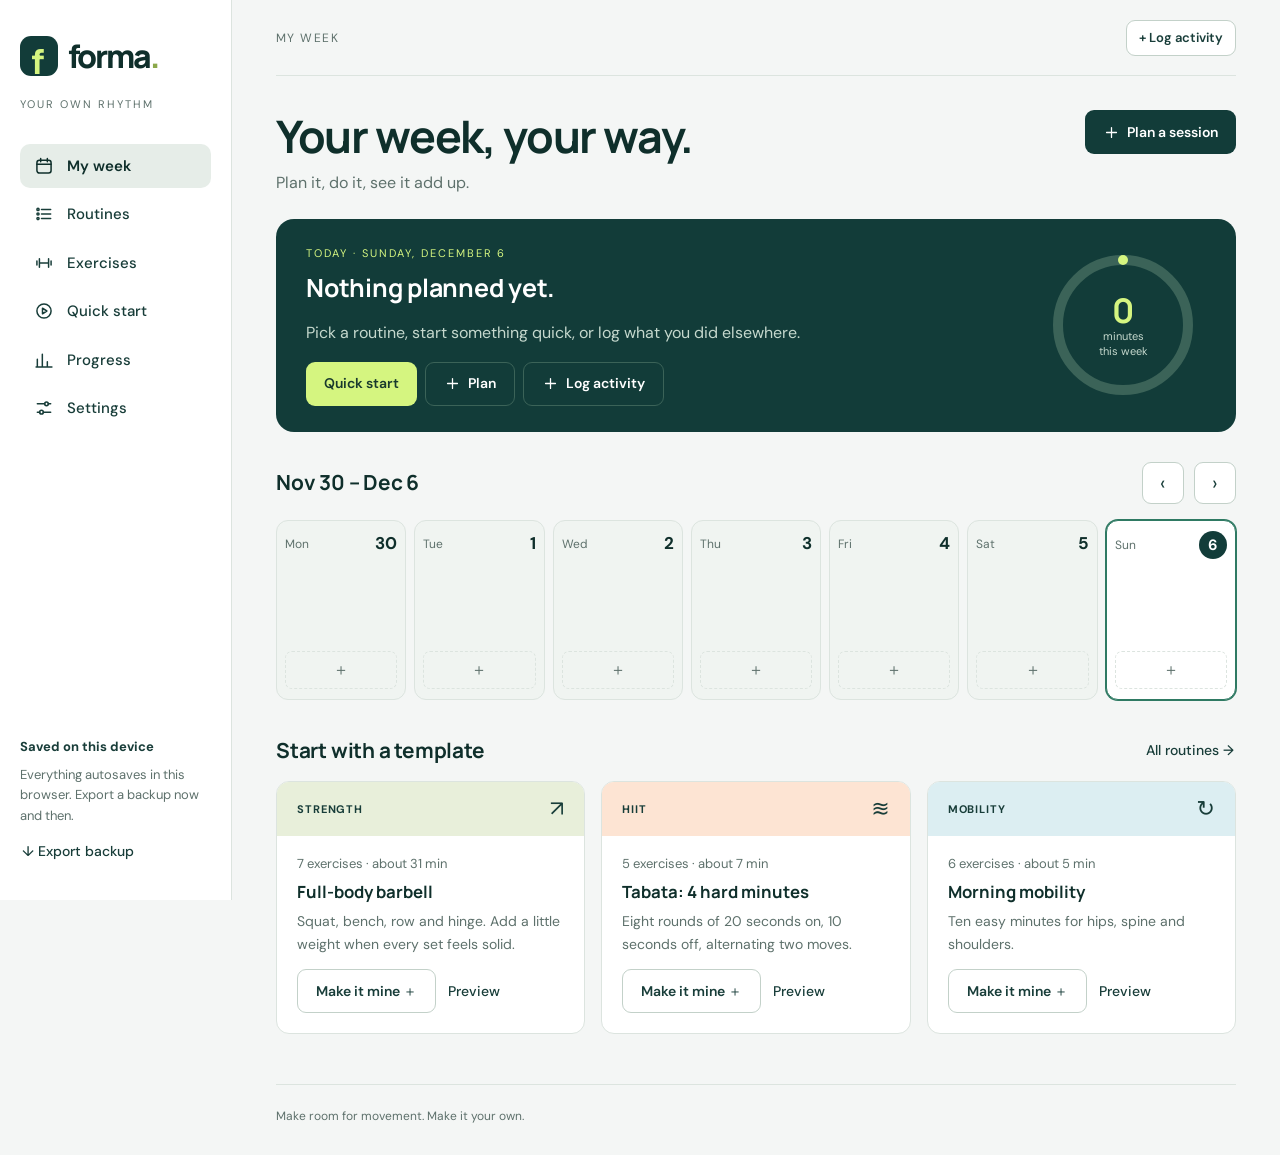
==== docs/index.html @ e00c9a24 "Forma 0.4: installable offline workout planner Readable multi-file source, real set tracking, progre" ====
<!doctype html>
<html lang="en">
<head>
  <meta charset="UTF-8">
  <meta name="viewport" content="width=device-width, initial-scale=1, viewport-fit=cover">
  <meta name="theme-color" content="#123c39">
  <meta name="description" content="Plan, track and combine strength, cardio, yoga, mobility and meditation in one place.">
  <title>Forma · Your movement planner</title>
  <link rel="icon" href="data:image/svg+xml,%3Csvg xmlns=%22http://www.w3.org/2000/svg%22 viewBox=%220 0 512 512%22%3E%3Crect width=%22512%22 height=%22512%22 rx=%22112%22 fill=%22%23123c39%22/%3E%3Cg transform=%22translate(256 256) scale(1.0) translate(-256 -256)%22%3E%3Cg transform=%22translate(256 270) skewX(-9) translate(-256 -270)%22 fill=%22none%22 stroke=%22%23d5f580%22 stroke-width=%2258%22 stroke-linecap=%22round%22 stroke-linejoin=%22round%22%3E%3Cpath d=%22M318 142 C 296 118, 232 116, 224 176 L 224 384%22/%3E%3Cpath d=%22M162 244 H 296%22/%3E%3C/g%3E%3Ccircle cx=%22338%22 cy=%22370%22 r=%2230%22 fill=%22%238fbf4a%22/%3E%3C/g%3E%3C/svg%3E">
  <!-- Installable app (these only apply when Forma is served from a web address, not opened as a file). -->
  <link rel="manifest" href="manifest.webmanifest">
  <link rel="apple-touch-icon" href="icons/apple-touch-icon.png">
  <meta name="mobile-web-app-capable" content="yes">
  <meta name="apple-mobile-web-app-title" content="Forma">
  <!-- A personal app: ask search engines not to list it. -->
  <meta name="robots" content="noindex, nofollow">
  <!-- Web fonts load when online; offline the app falls back to system fonts. -->
  <link rel="preconnect" href="https://fonts.googleapis.com">
  <link rel="stylesheet" href="https://fonts.googleapis.com/css2?family=DM+Sans:wght@400;500;600;700&family=Manrope:wght@500;600;700;800&display=swap">
  <link rel="stylesheet" href="style.css">
  <script>
    // Apply the saved theme before first paint to avoid a flash.
    try {
      const saved = JSON.parse(localStorage.getItem('forma-v2') || '{}');
      const theme = saved.settings && saved.settings.theme;
      if (theme === 'light' || theme === 'dark') document.documentElement.setAttribute('data-theme', theme);
    } catch (e) { /* first visit or storage blocked */ }
  </script>
  <!-- Load order matters: data and helpers first, views next, wiring last. -->
  <script defer src="js/library.js"></script>
  <script defer src="js/util.js"></script>
  <script defer src="js/model.js"></script>
  <script defer src="js/store.js"></script>
  <script defer src="js/stats.js"></script>
  <script defer src="js/ui.js"></script>
  <script defer src="js/views/week.js"></script>
  <script defer src="js/views/routines.js"></script>
  <script defer src="js/views/exercises.js"></script>
  <script defer src="js/views/quick.js"></script>
  <script defer src="js/views/progress.js"></script>
  <script defer src="js/views/settings.js"></script>
  <script defer src="js/player.js"></script>
  <script defer src="js/pwa.js"></script>
  <script defer src="js/main.js"></script>
</head>
<body>
  <aside class="sidebar">
    <a class="brand" href="#week" data-view="week"><span class="mark">f</span><span class="brand-word">forma</span><span class="brand-dot">.</span></a>
    <p class="eyebrow">YOUR OWN RHYTHM</p>
    <nav aria-label="Main navigation">
      <button data-view="week"><svg class="icon" viewBox="0 0 24 24" aria-hidden="true" fill="none" stroke="currentColor" stroke-width="1.8" stroke-linecap="round" stroke-linejoin="round"><rect x="3.5" y="5" width="17" height="15.5" rx="3"/><path d="M3.5 10h17M8 3v4M16 3v4"/></svg><span>My week</span></button>
      <button data-view="routines"><svg class="icon" viewBox="0 0 24 24" aria-hidden="true" fill="none" stroke="currentColor" stroke-width="1.8" stroke-linecap="round" stroke-linejoin="round"><path d="M9 6.5h11M9 12h11M9 17.5h11"/><circle cx="4.8" cy="6.5" r="1.3"/><circle cx="4.8" cy="12" r="1.3"/><circle cx="4.8" cy="17.5" r="1.3"/></svg><span>Routines</span></button>
      <button data-view="library"><svg class="icon" viewBox="0 0 24 24" aria-hidden="true" fill="none" stroke="currentColor" stroke-width="1.8" stroke-linecap="round" stroke-linejoin="round"><path d="M6.5 7v10M17.5 7v10M3.5 9.5v5M20.5 9.5v5M6.5 12h11"/></svg><span>Exercises</span></button>
      <button data-view="quick"><svg class="icon" viewBox="0 0 24 24" aria-hidden="true" fill="none" stroke="currentColor" stroke-width="1.8" stroke-linecap="round" stroke-linejoin="round"><circle cx="12" cy="12" r="8.5"/><path d="M10.2 8.6 15.4 12l-5.2 3.4z"/></svg><span>Quick start</span></button>
      <button data-view="progress"><svg class="icon" viewBox="0 0 24 24" aria-hidden="true" fill="none" stroke="currentColor" stroke-width="1.8" stroke-linecap="round" stroke-linejoin="round"><path d="M4 20V11M10 20V5M16 20v-6M2.5 20.5h19"/></svg><span>Progress</span></button>
      <button data-view="settings"><svg class="icon" viewBox="0 0 24 24" aria-hidden="true" fill="none" stroke="currentColor" stroke-width="1.8" stroke-linecap="round" stroke-linejoin="round"><path d="M4 7h9M17 7h3M4 17h3M11 17h9"/><circle cx="15" cy="7" r="2.2"/><circle cx="9" cy="17" r="2.2"/></svg><span>Settings</span></button>
    </nav>
    <div class="side-bottom">
      <div class="save-badge" data-save-status>Saved on this device</div>
      <p>Everything autosaves in this browser. Export a backup now and then.</p>
      <button class="text-btn" data-action="export">↓ Export backup</button>
    </div>
  </aside>
  <main>
    <header class="topbar">
      <span id="breadcrumb">MY WEEK</span>
      <button class="btn small light" data-action="log-activity">+ Log activity</button>
    </header>
    <div id="app"></div>
    <footer>Make room for movement. Make it your own.</footer>
  </main>
  <dialog id="modal"><div id="modal-content"></div></dialog>
  <dialog id="picker"><div id="picker-content"></div></dialog>
  <input type="file" accept="application/json,.json" id="backup-file" hidden>
  <div id="toast" role="status" aria-live="polite"></div>
  <div id="update-bar" role="status" hidden><span>A new version of Forma is ready.</span><button class="btn small lime" data-action="apply-update">Update now</button><button class="text-btn" data-action="dismiss-update">Later</button></div>
</body>
</html>
---- docs/style.css ----
/* Forma — styles.
   Colours are tokens on :root so the dark theme only redefines them. */

/* ------------------------------------------------------------ tokens --- */
:root {
  color-scheme: light;
  --font: 'DM Sans', system-ui, -apple-system, 'Segoe UI', Roboto, sans-serif;
  --font-display: 'Manrope', 'DM Sans', system-ui, sans-serif;

  --bg: #f4f6f5;
  --surface: #ffffff;
  --surface-2: #f0f4f1;
  --surface-3: #e6ede8;
  --ink: #183d39;
  --ink-strong: #0f2f2b;
  --muted: #5e716c;
  --line: #dce4df;
  --line-strong: #c3d1c9;
  --accent: #123c39;
  --accent-ink: #ffffff;
  --lime: #d5f580;
  --lime-ink: #19392d;
  --focus: #2f7a63;
  --danger-bg: #fbe9e6;
  --danger: #963326;
  --good-bg: #e8f4e4;
  --good: #2c6e46;
  --warn-bg: #fdf1dc;
  --warn: #8a5a0b;
  --hero-bg: #123c39;
  --hero-ink: #ffffff;
  --hero-muted: #c5d8cd;
  --hero-line: #3b6358;
  --note-bg: #eef4ee;
  --note-ink: #4d665b;
  --shadow: 0 20px 70px rgba(9, 40, 32, .20);
  --backdrop: rgba(16, 43, 39, .45);

  --bm-base: #e5ece7; --bm-stroke: #b3c6bb; --bm-muscle: #c8d7ce;
  --bm-primary: #286d57; --bm-secondary: #a3c868; --bm-stretch: #5d88a3;

  /* Category tints (backgrounds) and dots (small identity marks). */
  --cat-strength: #e8efda;  --dot-strength: #5f8a2d;
  --cat-hiit: #fde4d3;      --dot-hiit: #d4692e;
  --cat-endurance: #ffe9ce; --dot-endurance: #c98a12;
  --cat-yoga: #ece7f6;      --dot-yoga: #7760b8;
  --cat-flexibility: #e1eef0; --dot-flexibility: #3f8a95;
  --cat-mobility: #dceef2;  --dot-mobility: #2f7ea1;
  --cat-warmup: #f6efd6;    --dot-warmup: #b0902a;
  --cat-balance: #f2e4f6;   --dot-balance: #a45bb4;
  --cat-meditation: #f7ead8; --dot-meditation: #b27a3a;
  --cat-advflex: #dff0ea;   --dot-advflex: #2e8a6a;
  --cat-sport: #e3ecf7;     --dot-sport: #3f6fb3;
  --cat-other: #eceff1;     --dot-other: #7b8a8f;

  /* Chart series (validated categorical order, light surface). */
  --s1: #2a78d6; --s2: #eb6834; --s3: #1baf7a; --s4: #eda100; --s5: #e87ba4;
  --grid: #e7ece9;
}

@media (prefers-color-scheme: dark) {
  :root:not([data-theme="light"]) {
    color-scheme: dark;
    --bg: #0e1614; --surface: #15201e; --surface-2: #1b2826; --surface-3: #23322f;
    --ink: #e2ebe7; --ink-strong: #f4f8f6; --muted: #9db1aa; --line: #26352f; --line-strong: #37493f;
    --accent: #cdef7a; --accent-ink: #10231f; --lime: #cdef7a; --lime-ink: #10231f; --focus: #9bd37a;
    --danger-bg: #3a1f1b; --danger: #f2a293; --good-bg: #1d3325; --good: #9fd8a9; --warn-bg: #3a2e17; --warn: #f0c877;
    --hero-bg: #17302b; --hero-ink: #f4f8f6; --hero-muted: #a9c3b8; --hero-line: #2f4d45;
    --note-bg: #1b2826; --note-ink: #adc2ba; --shadow: 0 20px 70px rgba(0, 0, 0, .55); --backdrop: rgba(0, 0, 0, .6);
    --bm-base: #22312d; --bm-stroke: #3d544b; --bm-muscle: #2f423c; --bm-primary: #7fcf9f; --bm-secondary: #c2e07a; --bm-stretch: #7fb3d6;
    --cat-strength: #25301d; --cat-hiit: #3a261a; --cat-endurance: #382b17; --cat-yoga: #2a2538; --cat-flexibility: #1e3134;
    --cat-mobility: #1c2e37; --cat-warmup: #332d18; --cat-balance: #33243a; --cat-meditation: #372b1e; --cat-advflex: #1b3129;
    --cat-sport: #1e2838; --cat-other: #262c2e;
    --dot-strength: #9cc56a; --dot-hiit: #f0925e; --dot-endurance: #e5b04b; --dot-yoga: #ab98e6; --dot-flexibility: #6fbfca;
    --dot-mobility: #67b2d6; --dot-warmup: #d8bd61; --dot-balance: #cf8fdd; --dot-meditation: #d9a468; --dot-advflex: #5fc39c;
    --dot-sport: #7ea6e3; --dot-other: #9aa9ae;
    --s1: #3987e5; --s2: #d95926; --s3: #199e70; --s4: #c98500; --s5: #d55181;
    --grid: #22302c;
  }
}
:root[data-theme="dark"] {
  color-scheme: dark;
  --bg: #0e1614; --surface: #15201e; --surface-2: #1b2826; --surface-3: #23322f;
  --ink: #e2ebe7; --ink-strong: #f4f8f6; --muted: #9db1aa; --line: #26352f; --line-strong: #37493f;
  --accent: #cdef7a; --accent-ink: #10231f; --lime: #cdef7a; --lime-ink: #10231f; --focus: #9bd37a;
  --danger-bg: #3a1f1b; --danger: #f2a293; --good-bg: #1d3325; --good: #9fd8a9; --warn-bg: #3a2e17; --warn: #f0c877;
  --hero-bg: #17302b; --hero-ink: #f4f8f6; --hero-muted: #a9c3b8; --hero-line: #2f4d45;
  --note-bg: #1b2826; --note-ink: #adc2ba; --shadow: 0 20px 70px rgba(0, 0, 0, .55); --backdrop: rgba(0, 0, 0, .6);
  --bm-base: #22312d; --bm-stroke: #3d544b; --bm-muscle: #2f423c; --bm-primary: #7fcf9f; --bm-secondary: #c2e07a; --bm-stretch: #7fb3d6;
  --cat-strength: #25301d; --cat-hiit: #3a261a; --cat-endurance: #382b17; --cat-yoga: #2a2538; --cat-flexibility: #1e3134;
  --cat-mobility: #1c2e37; --cat-warmup: #332d18; --cat-balance: #33243a; --cat-meditation: #372b1e; --cat-advflex: #1b3129;
  --cat-sport: #1e2838; --cat-other: #262c2e;
  --dot-strength: #9cc56a; --dot-hiit: #f0925e; --dot-endurance: #e5b04b; --dot-yoga: #ab98e6; --dot-flexibility: #6fbfca;
  --dot-mobility: #67b2d6; --dot-warmup: #d8bd61; --dot-balance: #cf8fdd; --dot-meditation: #d9a468; --dot-advflex: #5fc39c;
  --dot-sport: #7ea6e3; --dot-other: #9aa9ae;
  --s1: #3987e5; --s2: #d95926; --s3: #199e70; --s4: #c98500; --s5: #d55181;
  --grid: #22302c;
}

/* -------------------------------------------------------------- base --- */
*, *::before, *::after { box-sizing: border-box; }
html { font-family: var(--font); color: var(--ink); background: var(--bg); font-synthesis: none; -webkit-text-size-adjust: 100%; }
body { margin: 0; background: var(--bg); color: var(--ink); line-height: 1.5; }
button, input, select, textarea { font: inherit; color: inherit; }
button { cursor: pointer; border: 0; background: none; }
button:disabled { opacity: .4; cursor: not-allowed; }
:focus-visible { outline: 2px solid var(--focus); outline-offset: 3px; }
a { color: inherit; }
h1, h2, h3, p { margin-top: 0; }
h1, h2, h3 { font-family: var(--font-display); color: var(--ink-strong); }
h1 { font-size: clamp(1.9rem, 3.6vw, 2.8rem); line-height: 1.15; letter-spacing: -.03em; margin-bottom: 8px; }
h2 { font-size: 1.3rem; letter-spacing: -.01em; }
h3 { font-size: 1.05rem; }
p { line-height: 1.6; }
table { border-collapse: collapse; width: 100%; }
fieldset { border: 0; padding: 0; margin: 0 0 17px; min-width: 0; }
legend { font-size: 14px; font-weight: 600; margin-bottom: 8px; padding: 0; }
.icon { width: 20px; height: 20px; flex-shrink: 0; }
.muted { color: var(--muted); }
.small { font-size: 13px; line-height: 1.5; }
.center { text-align: center; justify-content: center; }
.warning { color: var(--danger); }

/* ----------------------------------------------------------- layout --- */
.sidebar {
  position: fixed; inset: 0 auto 0 0; width: 232px; z-index: 3;
  background: var(--surface); border-right: 1px solid var(--line);
  padding: 32px 20px; display: flex; flex-direction: column; overflow-y: auto;
}
.brand { font-family: var(--font-display); font-weight: 800; font-size: 32px; letter-spacing: -.06em; text-decoration: none; display: flex; align-items: center; gap: 10px; color: var(--ink-strong); }
.mark { display: inline-grid; place-items: center; background: #123c39; color: #d5f580; border-radius: 11px; width: 38px; height: 40px; font-size: 34px; font-style: italic; padding-right: 4px; letter-spacing: 0; }
.brand-dot { color: #8ba84a; margin-left: -10px; }
.eyebrow { font-size: 11px; letter-spacing: .18em; margin: 16px 0 30px; color: var(--muted); }
nav { display: grid; gap: 4px; }
nav button { display: flex; align-items: center; gap: 13px; text-align: left; border-radius: 10px; padding: 11px 14px; font-size: 15px; font-weight: 500; color: var(--ink); }
nav button:hover { background: var(--surface-2); }
nav button.active { background: var(--surface-3); color: var(--ink-strong); font-weight: 600; }
.side-bottom { margin-top: auto; padding-top: 30px; }
.side-bottom p { font-size: 13px; color: var(--muted); margin: 8px 0; }
.save-badge { font-size: 13px; font-weight: 700; }
.save-badge.bad, [data-save-status].bad { color: var(--danger); }

main { margin-left: 232px; padding: 0 44px; max-width: 1640px; }
.topbar { height: 76px; border-bottom: 1px solid var(--line); display: flex; justify-content: space-between; align-items: center; gap: 12px; font-size: 12px; letter-spacing: .12em; color: var(--muted); }
#app { padding: 34px 0 20px; min-height: 78vh; }
footer { border-top: 1px solid var(--line); padding: 22px 0 30px; margin-top: 30px; color: var(--muted); font-size: 12px; }

/* ------------------------------------------------------- components --- */
.btn {
  display: inline-flex; align-items: center; justify-content: center; gap: 7px;
  min-height: 44px; padding: 10px 18px; border-radius: 9px;
  background: var(--accent); color: var(--accent-ink); font-weight: 600; font-size: 14px; text-decoration: none; white-space: nowrap;
}
.btn:hover { filter: brightness(1.1); }
.btn .icon { width: 17px; height: 17px; }
.btn.light { background: var(--surface); color: var(--ink); border: 1px solid var(--line-strong); }
.btn.light:hover { background: var(--surface-2); filter: none; }
.btn.lime { background: var(--lime); color: var(--lime-ink); }
.btn.danger { background: var(--danger-bg); color: var(--danger); }
.btn.small { min-height: 36px; padding: 6px 12px; font-size: 13px; }
.btn.on-dark { background: transparent; color: var(--hero-ink); border: 1px solid var(--hero-line); }
.btn.on-dark:hover { background: rgba(255, 255, 255, .06); }
.text-btn { padding: 6px 2px; font-size: 14px; font-weight: 500; text-align: left; }
.text-btn:hover, .link:hover { text-decoration: underline; }
.link { padding: 0; text-decoration: underline; font-size: inherit; }
.icon-btn { background: var(--surface); border: 1px solid var(--line-strong); border-radius: 9px; width: 42px; height: 42px; font-size: 20px; }
.row { display: flex; align-items: center; gap: 10px; flex-wrap: wrap; }
.spread { justify-content: space-between; }
.stack { display: grid; gap: 10px; justify-items: start; margin: 12px 0; }
.pill { display: inline-block; border: 1px solid var(--line); padding: 3px 9px; border-radius: 20px; font-size: 12px; color: var(--muted); background: var(--surface); white-space: nowrap; }
.pill.warn { color: var(--warn); background: var(--warn-bg); border-color: transparent; }
.category { font-size: 11px; font-weight: 700; letter-spacing: .08em; text-transform: uppercase; }
.label { font-size: 13px; font-weight: 600; margin: 16px 0 8px; }
.chips { display: flex; gap: 8px; flex-wrap: wrap; margin: 14px 0; }
.chip { border: 1px solid var(--line-strong); background: var(--surface); border-radius: 20px; padding: 7px 13px; font-size: 13px; font-weight: 500; }
.chip:hover { background: var(--surface-2); }
.chip.on { background: var(--accent); border-color: var(--accent); color: var(--accent-ink); }
.note { background: var(--note-bg); color: var(--note-ink); padding: 12px 16px; border-radius: 9px; font-size: 13px; margin: 16px 0; }
.note.warning { background: var(--danger-bg); color: var(--danger); }
.note.good { background: var(--good-bg); color: var(--good); }
.note.good .icon { width: 16px; height: 16px; vertical-align: -3px; }
.note ul { margin: 6px 0 0; padding-left: 18px; }
.empty { padding: 34px 20px; text-align: center; border: 1px dashed var(--line-strong); border-radius: 13px; margin: 18px 0; }
.empty h3 { margin-bottom: 6px; }
.heading { display: flex; justify-content: space-between; gap: 20px; align-items: flex-start; margin-bottom: 24px; }
.heading p { margin: 0; }
.heading-actions { display: flex; gap: 10px; flex-shrink: 0; }
.section-head { margin: 34px 0 14px; display: flex; align-items: center; justify-content: space-between; gap: 15px; }
.section-head.first { margin-top: 0; }
.section-head h2, .section-head h3 { margin: 0; }
.panel { background: var(--surface); border: 1px solid var(--line); border-radius: 14px; padding: 22px; margin-bottom: 18px; min-width: 0; }
.panel h2 { margin-bottom: 8px; }
.panel-head { display: flex; justify-content: space-between; align-items: baseline; gap: 12px; margin-bottom: 8px; flex-wrap: wrap; }
.panel-head h2 { margin: 0; }
.dot { width: 10px; height: 10px; border-radius: 50%; flex-shrink: 0; background: var(--dot-other); }

/* Category tints for bands and calendar events; dots use the stronger shade. */
.cat-strength { --tint: var(--cat-strength); --dotc: var(--dot-strength); }
.cat-hiit { --tint: var(--cat-hiit); --dotc: var(--dot-hiit); }
.cat-endurance { --tint: var(--cat-endurance); --dotc: var(--dot-endurance); }
.cat-yoga { --tint: var(--cat-yoga); --dotc: var(--dot-yoga); }
.cat-flexibility { --tint: var(--cat-flexibility); --dotc: var(--dot-flexibility); }
.cat-mobility { --tint: var(--cat-mobility); --dotc: var(--dot-mobility); }
.cat-warmup { --tint: var(--cat-warmup); --dotc: var(--dot-warmup); }
.cat-balance { --tint: var(--cat-balance); --dotc: var(--dot-balance); }
.cat-meditation { --tint: var(--cat-meditation); --dotc: var(--dot-meditation); }
.cat-advflex { --tint: var(--cat-advflex); --dotc: var(--dot-advflex); }
.cat-sport { --tint: var(--cat-sport); --dotc: var(--dot-sport); }
.cat-other { --tint: var(--cat-other); --dotc: var(--dot-other); }
.dot[class*="cat-"] { background: var(--dotc); }

/* ------------------------------------------------------------ forms --- */
input, select, textarea {
  width: 100%; min-height: 44px; padding: 10px 12px;
  background: var(--surface); color: var(--ink); border: 1px solid var(--line-strong); border-radius: 8px;
}
input[type="checkbox"], input[type="radio"] { width: auto; min-height: 0; accent-color: var(--focus); }
textarea { resize: vertical; min-height: 88px; }
label { display: block; font-size: 14px; font-weight: 500; margin-bottom: 6px; }
.field { margin-bottom: 16px; }
.field small, .field > .muted { display: block; font-size: 12px; color: var(--muted); margin-top: 6px; }
.form-grid { display: grid; grid-template-columns: 1fr 1fr; gap: 14px; }
.form-grid.three { grid-template-columns: repeat(3, minmax(0, 1fr)); }
.form-grid.wide-first { grid-template-columns: 2fr 1fr; }
.form-grid .field { margin-bottom: 14px; }
.checkrow { display: flex; align-items: center; gap: 9px; font-size: 14px; margin: 10px 0; }
.checkrow input { width: 18px; height: 18px; }
.checks { display: flex; gap: 6px 16px; flex-wrap: wrap; }
.checks .checkrow { margin: 4px 0; }
.effort { display: flex; gap: 5px; flex-wrap: wrap; margin-bottom: 4px; }
.effort label { margin: 0; }
.effort input { position: absolute; opacity: 0; pointer-events: none; }
.effort span { display: grid; place-items: center; width: 36px; height: 36px; border-radius: 8px; border: 1px solid var(--line-strong); font-size: 14px; cursor: pointer; background: var(--surface); }
.effort input:checked + span { background: var(--accent); color: var(--accent-ink); border-color: var(--accent); }
.effort input:focus-visible + span { outline: 2px solid var(--focus); outline-offset: 2px; }
.weekday-picker { display: flex; gap: 6px; flex-wrap: wrap; margin-bottom: 14px; }
.weekday { margin: 0; }
.weekday input { position: absolute; opacity: 0; pointer-events: none; }
.weekday span { display: grid; place-items: center; min-width: 46px; height: 38px; padding: 0 8px; border-radius: 8px; border: 1px solid var(--line-strong); font-size: 13px; cursor: pointer; }
.weekday input:checked + span { background: var(--accent); color: var(--accent-ink); border-color: var(--accent); }
.weekday input:focus-visible + span { outline: 2px solid var(--focus); outline-offset: 2px; }
.segmented { display: inline-flex; flex-wrap: wrap; border: 1px solid var(--line-strong); border-radius: 10px; padding: 3px; gap: 3px; }
.seg-option { margin: 0; }
.seg-option input { position: absolute; opacity: 0; pointer-events: none; }
.seg-option span { display: block; padding: 7px 13px; border-radius: 7px; font-size: 13px; cursor: pointer; }
.seg-option input:checked + span { background: var(--accent); color: var(--accent-ink); }
.seg-option input:focus-visible + span { outline: 2px solid var(--focus); }
.toggle-row { display: flex; justify-content: space-between; align-items: center; gap: 14px; padding: 12px 0; border-bottom: 1px solid var(--line); margin: 0; font-weight: 400; }
.toggle-row strong { display: block; font-weight: 600; font-size: 14px; }
.toggle-row small { color: var(--muted); font-size: 12px; }
.switch { appearance: none; -webkit-appearance: none; width: 44px !important; height: 26px; min-height: 26px; border-radius: 13px; background: var(--line-strong); position: relative; cursor: pointer; border: 0; padding: 0; flex-shrink: 0; transition: background .15s; }
.switch::after { content: ''; position: absolute; top: 3px; left: 3px; width: 20px; height: 20px; border-radius: 50%; background: #fff; transition: transform .15s; }
.switch:checked { background: var(--focus); }
.switch:checked::after { transform: translateX(18px); }
.inline-field { margin-top: 16px; }
.inline-field input { max-width: 140px; }
.gear-grid { display: flex; flex-wrap: wrap; gap: 8px; margin: 12px 0; }
.gear-chip { margin: 0; }
.gear-chip input { position: absolute; opacity: 0; pointer-events: none; }
.gear-chip span { display: block; padding: 8px 13px; border: 1px solid var(--line-strong); border-radius: 20px; font-size: 13px; cursor: pointer; }
.gear-chip input:checked + span { background: var(--accent); color: var(--accent-ink); border-color: var(--accent); }
.gear-chip input:focus-visible + span { outline: 2px solid var(--focus); outline-offset: 2px; }

/* ---------------------------------------------------------- dialogs --- */
dialog {
  border: 1px solid var(--line); border-radius: 17px; padding: 0;
  width: min(720px, calc(100% - 24px)); max-height: 92dvh; overflow-y: auto;
  background: var(--surface); color: var(--ink); box-shadow: var(--shadow);
}
dialog.wide { width: min(900px, calc(100% - 24px)); }
dialog::backdrop { background: var(--backdrop); backdrop-filter: blur(3px); }
#picker { width: min(620px, calc(100% - 24px)); }
.modal-inner { padding: 26px; }
.modal-header { display: flex; justify-content: space-between; align-items: flex-start; margin-bottom: 18px; gap: 15px; }
.modal-header h2 { margin: 0 0 2px; }
.modal-header p { margin: 0; }
.close { background: var(--surface-2); border-radius: 50%; width: 36px; height: 36px; flex-shrink: 0; font-size: 22px; line-height: 1; }
.modal-actions { display: flex; justify-content: flex-end; gap: 10px; margin-top: 22px; flex-wrap: wrap; }
.modal-actions.spread { justify-content: space-between; }

/* -------------------------------------------------------------- week --- */
.hero { background: var(--hero-bg); color: var(--hero-ink); border-radius: 18px; padding: 26px 30px; display: grid; grid-template-columns: 1fr auto; gap: 24px; margin-bottom: 30px; align-items: center; }
.hero h2 { color: var(--hero-ink); font-size: 25px; margin: 6px 0 14px; }
.hero .eyebrow { color: var(--lime); margin: 0; }
.hero-sub { color: var(--hero-muted); margin-bottom: 16px; max-width: 520px; }
.today-list { display: grid; gap: 8px; margin-bottom: 16px; max-width: 640px; }
.today-item { display: flex; align-items: center; justify-content: space-between; gap: 12px; background: rgba(255, 255, 255, .06); border: 1px solid var(--hero-line); border-radius: 11px; padding: 10px 10px 10px 16px; }
.today-item strong { display: block; }
.today-item small { color: var(--hero-muted); }
.today-item.done strong { opacity: .85; }
.done-badge { display: inline-flex; align-items: center; gap: 5px; color: var(--lime); font-size: 13px; font-weight: 600; padding: 8px 10px; border-radius: 8px; }
.done-badge .icon { width: 16px; height: 16px; }
.done-badge:hover { background: rgba(255, 255, 255, .06); }
.hero-actions { gap: 8px; }
.hero-ring { position: relative; width: 150px; height: 150px; margin: 0 8px; }
.hero-ring svg { width: 100%; height: 100%; transform: rotate(-90deg); }
.ring-bg { fill: none; stroke: var(--hero-line); stroke-width: 8; }
.ring-fg { fill: none; stroke: var(--lime); stroke-width: 8; stroke-linecap: round; transition: stroke-dasharray .4s; }
.ring-label { position: absolute; inset: 0; display: grid; place-content: center; text-align: center; }
.ring-label strong { font-family: var(--font-display); font-size: 34px; color: var(--lime); line-height: 1.1; }
.ring-label span { font-size: 11px; color: var(--hero-muted); line-height: 1.35; }
.week-controls { margin: 0 0 16px; }
.week-controls h2 { margin: 0; }
.calendar { display: grid; grid-template-columns: repeat(7, minmax(0, 1fr)); gap: 8px; }
.day { border: 1px solid var(--line); border-radius: 12px; background: var(--surface); min-height: 180px; padding: 10px 8px; display: flex; flex-direction: column; gap: 6px; }
.day.past { background: var(--surface-2); }
.day.today { border-color: var(--focus); box-shadow: 0 0 0 1px var(--focus); background: var(--surface); }
.day-label { display: flex; align-items: center; justify-content: space-between; margin-bottom: 6px; font-size: 12px; color: var(--muted); }
.day-label strong { font-size: 17px; color: var(--ink-strong); }
.day.today .day-label strong { background: var(--accent); color: var(--accent-ink); border-radius: 50%; width: 28px; height: 28px; text-align: center; line-height: 28px; font-size: 15px; }
.event { width: 100%; text-align: left; padding: 8px 8px; background: var(--tint, var(--cat-other)); border-radius: 8px; line-height: 1.3; font-size: 12px; font-weight: 600; overflow-wrap: anywhere; border-left: 3px solid var(--dotc, var(--dot-other)); }
.event small { display: block; margin-top: 3px; font-size: 11px; font-weight: 400; color: var(--muted); }
.event.done { opacity: .78; }
.event.logged { background: transparent; border: 1px dashed var(--line-strong); border-left: 3px solid var(--dotc, var(--dot-other)); }
.event-check { width: 13px; height: 13px; vertical-align: -2px; margin-right: 3px; color: var(--good); stroke-width: 2.6; }
.add-day { margin-top: auto; color: var(--muted); width: 100%; padding: 6px 0; border: 1px dashed var(--line); border-radius: 7px; font-size: 16px; }
.add-day:hover { background: var(--surface-2); color: var(--ink); }
.cards { display: grid; grid-template-columns: repeat(3, minmax(0, 1fr)); gap: 16px; }
.card { background: var(--surface); border: 1px solid var(--line); border-radius: 13px; overflow: hidden; display: flex; flex-direction: column; }
.card-band { padding: 16px 20px; background: var(--tint, var(--cat-other)); display: flex; align-items: center; justify-content: space-between; }
.activity-symbol { font-size: 22px; line-height: 1; }
.card-content { padding: 18px 20px 20px; display: flex; flex-direction: column; flex: 1; }
.card h3 { margin: 6px 0 6px; }
.card p { font-size: 14px; }
.card-actions { margin-top: auto; }
.plan-preview { padding-left: 22px; margin: 14px 0; font-size: 14px; line-height: 1.8; }

/* ----------------------------------------------------------- editor --- */
.blocks { display: grid; gap: 10px; margin: 10px 0; }
.step { border: 1px solid var(--line); border-radius: 12px; padding: 12px 14px; background: var(--surface); }
.step-head { display: flex; align-items: center; gap: 10px; margin-bottom: 10px; }
.step-number { background: var(--surface-3); border-radius: 50%; height: 26px; width: 26px; text-align: center; line-height: 26px; font-size: 12px; font-weight: 600; flex-shrink: 0; }
.step-title { flex: 1; min-width: 0; }
.step-title strong { display: block; overflow-wrap: anywhere; }
.step-title small { color: var(--muted); font-size: 12px; }
.step-tools { display: flex; gap: 4px; flex-shrink: 0; }
.tiny { background: var(--surface-2); border-radius: 7px; min-width: 32px; height: 32px; font-size: 14px; }
.tiny:hover:not(:disabled) { background: var(--surface-3); }
.tiny.remove { color: var(--danger); background: var(--danger-bg); }
.step-main { display: flex; align-items: flex-end; gap: 10px; flex-wrap: wrap; }
.step-main label { font-size: 12px; color: var(--muted); margin: 0; width: 104px; }
.step-main label.grow { flex: 1; min-width: 150px; }
.step-main input, .step-fields input, .step-fields select { margin-top: 4px; min-height: 40px; padding: 7px 10px; font-size: 15px; color: var(--ink); }
.times { padding-bottom: 10px; color: var(--muted); }
details.more { margin-top: 10px; }
details.more summary, .how-to summary, .table-view summary { cursor: pointer; font-size: 13px; font-weight: 600; color: var(--muted); padding: 4px 0; width: fit-content; }
details.more[open] summary { margin-bottom: 8px; }
.step-fields { display: grid; grid-template-columns: repeat(3, minmax(0, 1fr)); gap: 10px; }
.step-fields label { font-size: 12px; color: var(--muted); margin: 0; }
.note-field { font-size: 12px; color: var(--muted); margin: 8px 0 0; }
.note-field input { margin-top: 4px; min-height: 40px; }
.rest-block { background: var(--surface-2); }
.repeat-group { background: var(--cat-strength); border-color: var(--line-strong); }
.repeat-group > .blocks > .step { background: var(--surface); }
.block-add { display: flex; gap: 8px; flex-wrap: wrap; margin: 12px 0 4px; }
.empty-seq { padding: 18px; border: 1px dashed var(--line-strong); border-radius: 12px; text-align: center; }
.routine-settings { margin: 0 0 8px; }

/* ----------------------------------------------------------- picker --- */
#picker-search { margin-bottom: 4px; }
.pick-list { display: grid; gap: 4px; max-height: 52dvh; overflow-y: auto; margin: 10px -6px; padding: 0 6px; }
.pick-row { display: flex; align-items: center; gap: 12px; text-align: left; padding: 10px 12px; border-radius: 10px; border: 1px solid transparent; width: 100%; }
.pick-row:hover { background: var(--surface-2); border-color: var(--line); }
.pick-text { flex: 1; min-width: 0; }
.pick-text strong { display: block; font-size: 14px; }
.pick-text small { color: var(--muted); font-size: 12px; }
.pick-add { font-size: 18px; color: var(--muted); width: 30px; height: 30px; display: grid; place-items: center; border-radius: 50%; background: var(--surface-2); }
.pick-row.added .pick-add { animation: added .7s; }
@keyframes added { 0% { background: var(--lime); color: var(--lime-ink); transform: scale(1.25); } 100% { background: var(--surface-2); transform: none; } }
.picker-foot { display: flex; align-items: center; justify-content: space-between; gap: 12px; border-top: 1px solid var(--line); padding-top: 14px; }

/* ---------------------------------------------------------- library --- */
.toolbar { display: flex; gap: 10px; flex-wrap: wrap; align-items: center; margin: 14px 0; }
.toolbar input[type="search"] { flex: 1; min-width: 180px; }
.toolbar select { width: auto; min-width: 150px; }
.toolbar .checkrow { margin: 0 6px; }
.exercise-grid { display: grid; grid-template-columns: repeat(3, minmax(0, 1fr)); gap: 12px; }
.exercise-card { padding: 16px; background: var(--surface); border: 1px solid var(--line); border-radius: 12px; text-align: left; display: flex; gap: 14px; align-items: center; }
.exercise-card:hover { border-color: var(--line-strong); background: var(--surface-2); }
.exercise-card h3 { margin: 3px 0; font-size: 15px; }
.exercise-card p { font-size: 12px; margin: 0; color: var(--muted); line-height: 1.45; }
.exercise-card .category { font-size: 10px; }
.gear-line { margin-top: 3px !important; }
.logged-mark { color: var(--good); font-weight: 600; }
.bodymap { width: 64px; height: 96px; flex-shrink: 0; }
.bodymap.large { width: 150px; height: 225px; }
.bodymap.session-map { width: 110px; height: 150px; display: block; margin: 12px auto 4px; }
.bodymap .base { fill: var(--bm-base); stroke: var(--bm-stroke); stroke-width: 1; }
.bodymap .muscle { fill: var(--bm-muscle); }
.bodymap .primary { fill: var(--bm-primary); }
.bodymap .secondary { fill: var(--bm-secondary); }
.bodymap .stretch { fill: var(--bm-stretch); }
.bodymap text { font: 8px sans-serif; fill: var(--muted); }
.legend { font-size: 12px; display: flex; gap: 14px; justify-content: center; margin-top: 8px; }
.swatch { display: inline-block; width: 9px; height: 9px; border-radius: 3px; margin-right: 5px; background: var(--bm-primary); }
.swatch.secondary { background: var(--bm-secondary); }
.swatch.stretch { background: var(--bm-stretch); }
.detail-grid { display: grid; grid-template-columns: 190px 1fr; gap: 24px; }
.detail-grid h3 { margin: 16px 0 4px; }
.anatomy { text-align: center; background: var(--surface-2); padding: 14px; border-radius: 12px; align-self: start; }
.instructions { line-height: 1.65; padding-left: 20px; font-size: 15px; }
.instructions li { margin-bottom: 8px; }
.illustration { max-width: 100%; max-height: 260px; object-fit: contain; border-radius: 8px; }
.your-history { margin-top: 18px; padding: 16px; background: var(--surface-2); border-radius: 12px; }
.your-history h3 { margin-bottom: 4px; }
.sparkline { display: block; margin: 8px 0; max-width: 100%; }
.sparkline path { fill: none; stroke: var(--s1); stroke-width: 2; stroke-linecap: round; stroke-linejoin: round; }
.sparkline circle { fill: var(--s1); stroke: var(--surface-2); stroke-width: 2; }
.history-mini { list-style: none; padding: 0; margin: 8px 0 0; font-size: 14px; }
.history-mini li { display: flex; gap: 14px; padding: 5px 0; border-top: 1px solid var(--line); }
.history-mini li span:first-child { color: var(--muted); width: 64px; flex-shrink: 0; }
.related-title { margin-top: 20px; }

/* ------------------------------------------------------ quick start --- */
.quick-grid { display: grid; grid-template-columns: repeat(2, minmax(0, 1fr)); gap: 16px; }
.quick-grid .panel { margin: 0; }
.quick-grid .panel .category { color: var(--muted); }
.quick-grid .panel h2 { margin: 6px 0 4px; }
.recent-list { display: grid; gap: 8px; margin-bottom: 26px; }
.recent-item { display: flex; align-items: center; gap: 12px; background: var(--surface); border: 1px solid var(--line); border-radius: 12px; padding: 10px 10px 10px 16px; }
.recent-item > div { flex: 1; min-width: 0; }
.recent-item strong { display: block; }
.recent-item small { color: var(--muted); }

/* --------------------------------------------------------- progress --- */
.stats { display: grid; grid-template-columns: repeat(4, minmax(0, 1fr)); gap: 12px; margin-bottom: 18px; }
.stats.compact { grid-template-columns: repeat(auto-fit, minmax(120px, 1fr)); }
.stat { background: var(--surface); border: 1px solid var(--line); border-radius: 13px; padding: 16px 18px; display: flex; flex-direction: column; gap: 2px; }
.stat-label { font-size: 13px; color: var(--muted); }
.stat-value { font-family: var(--font); font-size: 32px; font-weight: 600; color: var(--ink-strong); line-height: 1.2; }
.small-stat .stat-value { font-size: 22px; }
.stat-sub { font-size: 12px; color: var(--muted); }
.legend-row { display: flex; flex-wrap: wrap; gap: 6px 16px; margin: 6px 0 10px; font-size: 13px; color: var(--muted); }
.legend-item { display: inline-flex; align-items: center; gap: 6px; }
.key { display: inline-block; width: 10px; height: 10px; border-radius: 3px; }
.key.s1, .seg.s1 { background: var(--s1); fill: var(--s1); }
.key.s2, .seg.s2 { background: var(--s2); fill: var(--s2); }
.key.s3, .seg.s3 { background: var(--s3); fill: var(--s3); }
.key.s4, .seg.s4 { background: var(--s4); fill: var(--s4); }
.key.s5, .seg.s5 { background: var(--s5); fill: var(--s5); }
.chart-wrap { position: relative; }
.chart { width: 100%; height: auto; display: block; overflow: visible; }
.chart .grid { stroke: var(--grid); stroke-width: 1; }
.chart .axis { stroke: var(--line-strong); stroke-width: 1; }
.chart .tick { fill: var(--muted); font-size: 11px; font-family: var(--font); }
.chart .bar-value { fill: var(--ink); font-size: 12px; font-weight: 600; font-family: var(--font); }
.chart .hit { fill: transparent; }
.chart .col { cursor: default; outline: none; }
.chart .col .seg { transition: opacity .15s; }
.chart .col.dim .seg { opacity: .35; }
.chart .col:focus-visible .hit { stroke: var(--focus); stroke-width: 2; }
.chart-tip { position: absolute; top: 0; transform: translateX(-50%); background: var(--surface); border: 1px solid var(--line-strong); border-radius: 9px; padding: 9px 12px; font-size: 12px; box-shadow: 0 8px 30px rgba(0, 0, 0, .12); pointer-events: none; display: grid; gap: 2px; min-width: 160px; z-index: 2; }
.chart-tip[hidden] { display: none; }
.chart-tip span { display: flex; align-items: center; gap: 6px; color: var(--muted); }
.table-view { margin-top: 10px; }
.table-scroll { overflow-x: auto; }
.table-view table, table.records, table.sets { font-size: 13px; }
th { text-align: left; font-weight: 600; color: var(--muted); font-size: 12px; padding: 8px 10px; border-bottom: 1px solid var(--line); white-space: nowrap; }
td { padding: 9px 10px; border-bottom: 1px solid var(--line); vertical-align: top; }
td small { display: block; font-size: 12px; }
tr.clickable { cursor: pointer; }
tr.clickable:hover td { background: var(--surface-2); }
.history-section { margin-top: 10px; }
.month { font-size: 13px; letter-spacing: .06em; text-transform: uppercase; color: var(--muted); margin: 20px 0 8px; font-family: var(--font); }
.history-list { display: grid; gap: 6px; margin-bottom: 14px; }
.history-row { display: flex; align-items: center; gap: 14px; background: var(--surface); border: 1px solid var(--line); padding: 13px 16px; border-radius: 11px; text-align: left; width: 100%; }
.history-row:hover { background: var(--surface-2); }
.history-main { flex: 1; min-width: 0; }
.history-main strong { display: block; }
.history-main small { color: var(--muted); font-size: 12px; }
.history-kind { font-size: 12px; color: var(--muted); white-space: nowrap; }
.entry-note { background: var(--surface-2); border-radius: 10px; padding: 12px 14px; white-space: pre-wrap; }

/* --------------------------------------------------------- settings --- */
.settings-grid { display: grid; grid-template-columns: repeat(2, minmax(0, 1fr)); gap: 16px; }
.settings-grid .panel { margin: 0; }
.span-2 { grid-column: span 2; }

/* ----------------------------------------------------------- player --- */
.session { max-width: 720px; margin: 0 auto; text-align: center; }
.session-top { display: flex; justify-content: space-between; align-items: center; gap: 10px; }
.progress { height: 5px; background: var(--surface-3); border-radius: 5px; margin: 12px 0 18px; overflow: hidden; }
.progress span { display: block; height: 100%; background: var(--focus); transition: width .25s; }
.session-name { color: var(--muted); margin-bottom: 12px; }
.session-card { padding: 24px 26px; background: var(--surface); border: 1px solid var(--line); border-radius: 18px; }
.session-card.is-pause { background: var(--surface-2); }
.session-title { font-size: clamp(1.6rem, 4vw, 2.1rem); margin: 10px 0 4px; }
.side-label { font-size: 19px; font-weight: 700; color: var(--good); margin: 0; }
.timer { font-family: var(--font-display); font-weight: 600; font-size: clamp(4rem, 13vw, 6.2rem); letter-spacing: -.04em; margin: 4px 0; line-height: 1.1; font-variant-numeric: tabular-nums; color: var(--ink-strong); }
.step-bar { height: 4px; background: var(--surface-3); border-radius: 4px; max-width: 280px; margin: 0 auto 14px; overflow: hidden; }
.step-bar span { display: block; height: 100%; background: var(--lime); border-radius: 4px; }
.is-pause .step-bar span { background: var(--focus); }
.big-target { display: flex; align-items: baseline; justify-content: center; gap: 10px; margin: 8px 0 0; }
.big-target strong { font-family: var(--font-display); font-size: clamp(4rem, 12vw, 5.6rem); line-height: 1; color: var(--ink-strong); letter-spacing: -.04em; }
.big-target span { font-size: 18px; color: var(--muted); }
.set-clock { margin: 4px 0 12px; font-variant-numeric: tabular-nums; }
.target-line { margin: 10px 0 0; color: var(--muted); font-weight: 600; }
.log-row { display: flex; justify-content: center; gap: 14px; flex-wrap: wrap; margin: 6px 0 16px; }
.log-field { display: grid; gap: 6px; justify-items: center; }
.log-field > span { font-size: 12px; color: var(--muted); font-weight: 600; }
.stepper { display: flex; align-items: stretch; border: 1px solid var(--line-strong); border-radius: 11px; overflow: hidden; background: var(--surface); }
.stepper button { width: 46px; font-size: 22px; background: var(--surface-2); }
.stepper button:hover { background: var(--surface-3); }
.stepper input { width: 86px; border: 0; border-radius: 0; text-align: center; font-size: 20px; font-weight: 600; min-height: 50px; -moz-appearance: textfield; }
.stepper input::-webkit-outer-spin-button, .stepper input::-webkit-inner-spin-button { -webkit-appearance: none; margin: 0; }
.step-note { font-style: italic; color: var(--muted); }
.player-controls { display: flex; align-items: center; justify-content: center; gap: 10px; flex-wrap: wrap; margin: 12px 0 6px; }
.player-controls .btn { min-height: 52px; padding: 12px 22px; font-size: 16px; }
.round-btn { width: 52px; height: 52px; border-radius: 50%; background: var(--surface-2); border: 1px solid var(--line); font-size: 26px; line-height: 1; color: var(--ink); }
.round-btn:hover:not(:disabled) { background: var(--surface-3); }
.main-toggle { min-width: 110px; }
.last-time { font-size: 13px; color: var(--muted); margin: 10px 0 0; }
.last-time strong { color: var(--ink); }
.how-to { text-align: left; margin-top: 18px; border-top: 1px solid var(--line); padding-top: 10px; }
.how-to .instructions { margin: 10px 0 0; }
.up-next { margin-bottom: 0; }
.session-help { margin-top: 14px; }
.breath { width: 160px; height: 160px; background: var(--good-bg); border: 18px solid var(--surface-2); border-radius: 50%; margin: 20px auto; display: grid; place-content: center; color: var(--good); font-weight: 600; padding: 10px; }
.breath.running { animation: breathe 10s ease-in-out infinite; }
@keyframes breathe { 50% { transform: scale(1.1); } }
.prepare-next { display: grid; gap: 4px; justify-items: center; background: var(--surface); border: 1px solid var(--line); border-radius: 16px; padding: 18px; margin: 18px auto; max-width: 320px; }
.prepare-next strong { font-size: 19px; }
.pacer { position: relative; width: 220px; height: 220px; margin: 16px auto 6px; display: grid; place-items: center; }
.pacer::before { content: ''; position: absolute; inset: 0; border-radius: 50%; border: 2px dashed var(--line-strong); }
.pacer-circle { position: absolute; inset: 0; border-radius: 50%; background: radial-gradient(circle at 50% 40%, var(--lime), var(--bm-secondary)); opacity: .85; transform: scale(.5); transition: transform .25s linear; }
.pacer-text { position: relative; display: grid; gap: 2px; color: var(--lime-ink); }
.pacer-text strong { font-size: 18px; }
.pacer-text span { font-size: 28px; font-weight: 700; font-variant-numeric: tabular-nums; min-height: 1em; }
body.in-session .topbar .btn { display: none; }

/* ------------------------------------------------------------ toast --- */
#toast { position: fixed; bottom: 26px; left: 50%; transform: translate(-50%, 20px); opacity: 0; pointer-events: none; padding: 12px 20px; border-radius: 10px; background: #153e32; color: #fff; box-shadow: 0 6px 30px rgba(0, 0, 0, .2); z-index: 20; max-width: min(90%, 480px); font-size: 14px; transition: opacity .2s, transform .2s; }
#toast.show { opacity: 1; transform: translate(-50%, 0); }

/* ------------------------------------------------------- responsive --- */
@media (min-width: 1500px) { main { padding: 0 60px; } }
@media (max-width: 1180px) {
  .sidebar { width: 200px; padding: 26px 14px; }
  main { margin-left: 200px; padding: 0 26px; }
  .calendar { gap: 5px; }
  .day { padding: 8px 6px; }
  .exercise-grid { grid-template-columns: repeat(2, minmax(0, 1fr)); }
  .stats { grid-template-columns: repeat(2, minmax(0, 1fr)); }
}
@media (max-width: 900px) {
  .sidebar { width: 72px; padding: 22px 10px; align-items: center; }
  .brand-word, .brand-dot, .sidebar .eyebrow, .sidebar nav span, .side-bottom { display: none; }
  .sidebar nav { margin-top: 30px; }
  .sidebar nav button { padding: 12px; justify-content: center; }
  main { margin-left: 72px; padding: 0 20px; }
  .calendar { grid-template-columns: repeat(4, minmax(0, 1fr)); }
  .cards { grid-template-columns: repeat(2, minmax(0, 1fr)); }
  .quick-grid, .settings-grid { grid-template-columns: 1fr; }
  .span-2 { grid-column: auto; }
  .hero-ring { width: 120px; height: 120px; margin: 0; }
  .ring-label strong { font-size: 28px; }
}
@media (max-width: 640px) {
  .sidebar {
    inset: auto 0 0; width: 100%; height: calc(64px + env(safe-area-inset-bottom)); padding: 4px 4px env(safe-area-inset-bottom);
    border-top: 1px solid var(--line); border-right: 0; background: color-mix(in srgb, var(--surface) 94%, transparent); backdrop-filter: blur(10px);
    flex-direction: row; overflow: visible;
  }
  .brand { display: none; }
  .sidebar nav { display: flex; justify-content: space-around; margin: 0; gap: 0; width: 100%; }
  .sidebar nav button { flex-direction: column; gap: 3px; padding: 7px 2px; border-radius: 8px; flex: 1; min-width: 0; }
  .sidebar nav span { display: block; font-size: 10px; white-space: nowrap; }
  body.in-session .sidebar { display: none; }
  main { margin: 0; padding: 0 16px calc(76px + env(safe-area-inset-bottom)); }
  body.in-session main { padding-bottom: 24px; }
  .topbar { height: 58px; font-size: 11px; }
  #app { padding-top: 22px; }
  .heading { flex-direction: column; gap: 12px; margin-bottom: 18px; }
  .heading h1 { font-size: 29px; }
  .heading p { font-size: 14px; }
  .hero { padding: 22px 18px; grid-template-columns: 1fr; gap: 6px; }
  .hero h2 { font-size: 22px; }
  .hero-ring { display: none; }
  .calendar { grid-template-columns: repeat(2, minmax(0, 1fr)); gap: 8px; }
  .day { min-height: 120px; }
  .day:last-child { grid-column: span 2; min-height: 90px; }
  .event { font-size: 13px; }
  .cards, .exercise-grid, .stats { grid-template-columns: 1fr; }
  .stats { grid-template-columns: repeat(2, minmax(0, 1fr)); }
  .stat-value { font-size: 26px; }
  .section-head { align-items: baseline; }
  .section-head h2 { font-size: 19px; }
  .modal-inner { padding: 18px 16px; }
  dialog, dialog.wide, #picker { width: calc(100% - 16px); max-height: 94dvh; }
  .detail-grid { grid-template-columns: 1fr; }
  .anatomy .bodymap.large { width: 100px; height: 150px; }
  .form-grid, .form-grid.three, .form-grid.wide-first { grid-template-columns: 1fr; gap: 0; }
  .step-fields { grid-template-columns: repeat(2, minmax(0, 1fr)); }
  .step { padding: 11px; }
  .step-main { display: grid; grid-template-columns: repeat(3, minmax(0, 1fr)); gap: 8px; }
  .step-main label { width: auto; }
  .step-main label.grow { grid-column: span 2; }
  .step-main .times { display: none; }
  .tiny { min-width: 30px; height: 30px; }
  .repeat-group { padding: 10px; }
  .toolbar select { flex: 1; min-width: 130px; }
  .session-card { padding: 18px 14px; }
  /* One row on phones: back · begin/pause · done · skip; "+10 s" drops to its own row. */
  .player-controls { display: grid; grid-template-columns: 42px 1fr 1.3fr 42px; gap: 7px; }
  .player-controls .btn { padding: 12px 6px; font-size: 15px; min-width: 0; }
  .player-controls [data-action="add-time"] { grid-row: 2; grid-column: 2 / 4; min-height: 42px; }
  .main-toggle { min-width: 0; }
  .round-btn { width: 42px; height: 42px; font-size: 24px; }
  .stepper input { width: 58px; font-size: 18px; }
  .stepper button { width: 40px; }
  .log-row { gap: 10px; }
  .bodymap.session-map { width: 84px; height: 116px; margin-top: 8px; }
  .big-target strong { font-size: 4rem; }
  .pacer { width: 190px; height: 190px; }
  .modal-actions.spread { flex-direction: column-reverse; align-items: stretch; }
  .modal-actions.spread .row { justify-content: flex-end; }
  .history-kind { display: none; }
  #toast { bottom: calc(84px + env(safe-area-inset-bottom)); }
  body.in-session #toast { bottom: 24px; }
}
@media (prefers-reduced-motion: reduce) {
  *, *::before, *::after { animation: none !important; transition: none !important; }
}
.more-row { margin: 16px 0; }

/* ------------------------------------------------------ installed app --- */
#update-bar { position: fixed; top: calc(12px + env(safe-area-inset-top)); left: 50%; transform: translateX(-50%); z-index: 30; display: flex; align-items: center; gap: 12px; background: var(--hero-bg); color: var(--hero-ink); padding: 8px 10px 8px 18px; border-radius: 12px; box-shadow: var(--shadow); font-size: 14px; width: max-content; max-width: calc(100% - 24px); }
#update-bar[hidden] { display: none; }
#update-bar .text-btn { color: var(--hero-muted); }
.status-line { display: flex; align-items: center; gap: 6px; font-weight: 600; }
.good-text { color: var(--good); }
.warn-text { color: var(--warn); }
@media (display-mode: standalone) {
  .topbar { padding-top: env(safe-area-inset-top); height: calc(76px + env(safe-area-inset-top)); }
}
@media (display-mode: standalone) and (max-width: 640px) {
  .topbar { height: calc(58px + env(safe-area-inset-top)); }
}
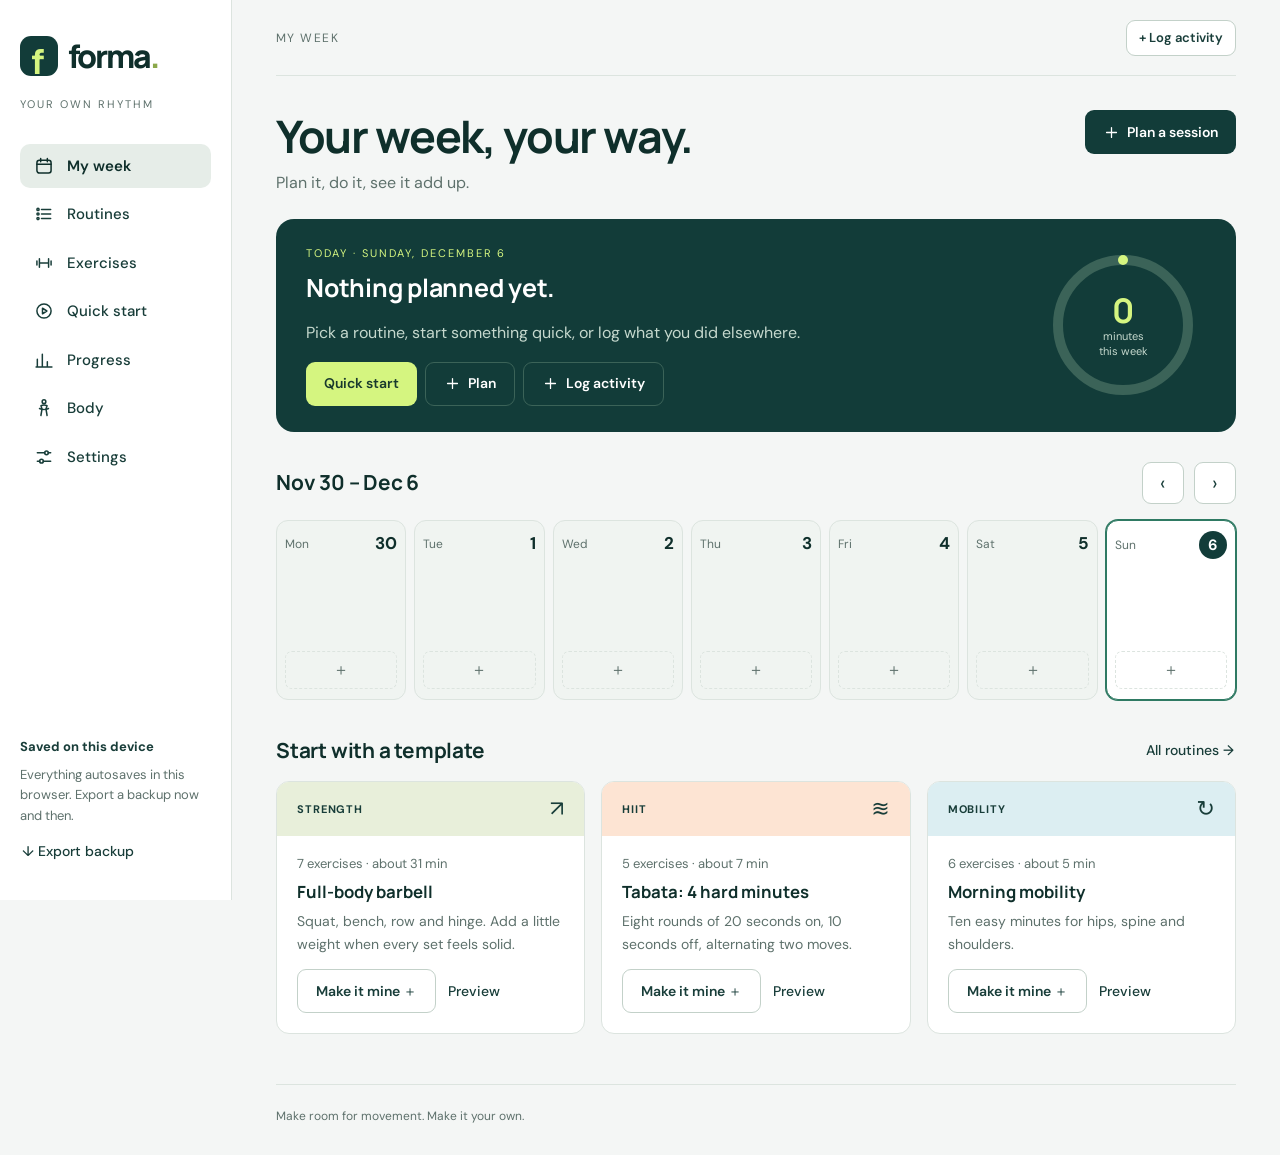
==== commit 22efb95e: "Forma 0.7: Body tab with measurements, weight trend and progress photos - Figure with each measured " ====
--- a/docs/index.html
+++ b/docs/index.html
@@ -24,6 +24,8 @@
       const saved = JSON.parse(localStorage.getItem('forma-v2') || '{}');
       const theme = saved.settings && saved.settings.theme;
       if (theme === 'light' || theme === 'dark') document.documentElement.setAttribute('data-theme', theme);
+      const palette = saved.settings && saved.settings.palette;
+      if (palette && palette !== 'forest' && /^[a-z]+$/.test(palette)) document.documentElement.setAttribute('data-palette', palette);
     } catch (e) { /* first visit or storage blocked */ }
   </script>
   <!-- Load order matters: data and helpers first, views next, wiring last. -->
@@ -32,18 +34,22 @@
   <script defer src="js/model.js"></script>
   <script defer src="js/store.js"></script>
   <script defer src="js/stats.js"></script>
+  <script defer src="js/photos.js"></script>
+  <script defer src="js/stickers.js"></script>
   <script defer src="js/ui.js"></script>
   <script defer src="js/views/week.js"></script>
   <script defer src="js/views/routines.js"></script>
   <script defer src="js/views/exercises.js"></script>
   <script defer src="js/views/quick.js"></script>
   <script defer src="js/views/progress.js"></script>
+  <script defer src="js/views/body.js"></script>
   <script defer src="js/views/settings.js"></script>
   <script defer src="js/player.js"></script>
   <script defer src="js/pwa.js"></script>
   <script defer src="js/main.js"></script>
 </head>
 <body>
+  <div id="stickers" aria-hidden="true"></div>
   <aside class="sidebar">
     <a class="brand" href="#week" data-view="week"><span class="mark">f</span><span class="brand-word">forma</span><span class="brand-dot">.</span></a>
     <p class="eyebrow">YOUR OWN RHYTHM</p>
@@ -53,7 +59,8 @@
       <button data-view="library"><svg class="icon" viewBox="0 0 24 24" aria-hidden="true" fill="none" stroke="currentColor" stroke-width="1.8" stroke-linecap="round" stroke-linejoin="round"><path d="M6.5 7v10M17.5 7v10M3.5 9.5v5M20.5 9.5v5M6.5 12h11"/></svg><span>Exercises</span></button>
       <button data-view="quick"><svg class="icon" viewBox="0 0 24 24" aria-hidden="true" fill="none" stroke="currentColor" stroke-width="1.8" stroke-linecap="round" stroke-linejoin="round"><circle cx="12" cy="12" r="8.5"/><path d="M10.2 8.6 15.4 12l-5.2 3.4z"/></svg><span>Quick start</span></button>
       <button data-view="progress"><svg class="icon" viewBox="0 0 24 24" aria-hidden="true" fill="none" stroke="currentColor" stroke-width="1.8" stroke-linecap="round" stroke-linejoin="round"><path d="M4 20V11M10 20V5M16 20v-6M2.5 20.5h19"/></svg><span>Progress</span></button>
-      <button data-view="settings"><svg class="icon" viewBox="0 0 24 24" aria-hidden="true" fill="none" stroke="currentColor" stroke-width="1.8" stroke-linecap="round" stroke-linejoin="round"><path d="M4 7h9M17 7h3M4 17h3M11 17h9"/><circle cx="15" cy="7" r="2.2"/><circle cx="9" cy="17" r="2.2"/></svg><span>Settings</span></button>
+      <button data-view="body"><svg class="icon" viewBox="0 0 24 24" aria-hidden="true" fill="none" stroke="currentColor" stroke-width="1.8" stroke-linecap="round" stroke-linejoin="round"><circle cx="12" cy="4.4" r="2.2"/><path d="M8.3 21l1.3-7.6-1.2-4.1c2.3-1.2 4.9-1.2 7.2 0l-1.2 4.1 1.3 7.6"/><path d="M6.6 12.6c3.5 1.5 7.3 1.5 10.8 0" stroke-dasharray="1.6 1.6"/></svg><span>Body</span></button>
+      <button data-view="settings" class="nav-settings"><svg class="icon" viewBox="0 0 24 24" aria-hidden="true" fill="none" stroke="currentColor" stroke-width="1.8" stroke-linecap="round" stroke-linejoin="round"><path d="M4 7h9M17 7h3M4 17h3M11 17h9"/><circle cx="15" cy="7" r="2.2"/><circle cx="9" cy="17" r="2.2"/></svg><span>Settings</span></button>
     </nav>
     <div class="side-bottom">
       <div class="save-badge" data-save-status>Saved on this device</div>
@@ -64,7 +71,8 @@
   <main>
     <header class="topbar">
       <span id="breadcrumb">MY WEEK</span>
-      <button class="btn small light" data-action="log-activity">+ Log activity</button>
+      <div class="topbar-actions"><button class="btn small light" data-action="log-activity">+ Log activity</button>
+        <button class="icon-btn topbar-settings" data-view="settings" aria-label="Settings"><svg class="icon" viewBox="0 0 24 24" aria-hidden="true" fill="none" stroke="currentColor" stroke-width="1.8" stroke-linecap="round" stroke-linejoin="round"><path d="M4 7h9M17 7h3M4 17h3M11 17h9"/><circle cx="15" cy="7" r="2.2"/><circle cx="9" cy="17" r="2.2"/></svg></button></div>
     </header>
     <div id="app"></div>
     <footer>Make room for movement. Make it your own.</footer>
--- a/docs/style.css
+++ b/docs/style.css
@@ -56,6 +56,10 @@
   /* Chart series (validated categorical order, light surface). */
   --s1: #2a78d6; --s2: #eb6834; --s3: #1baf7a; --s4: #eda100; --s5: #e87ba4;
   --grid: #e7ece9;
+
+  /* Brand roles that colour themes override. */
+  --hero-accent: #d5f580; --hero-btn-bg: #d5f580; --hero-btn-ink: #19392d; --hero-item: rgba(255, 255, 255, .06);
+  --mark-bg: #123c39; --mark-ink: #d5f580; --brand-dot: #8ba84a; --toast-bg: #153e32;
 }
 
 @media (prefers-color-scheme: dark) {
@@ -76,6 +80,8 @@
     --dot-sport: #7ea6e3; --dot-other: #9aa9ae;
     --s1: #3987e5; --s2: #d95926; --s3: #199e70; --s4: #c98500; --s5: #d55181;
     --grid: #22302c;
+    --hero-accent: #cdef7a; --hero-btn-bg: #cdef7a; --hero-btn-ink: #10231f; --hero-item: rgba(255, 255, 255, .06);
+    --mark-bg: #123c39; --mark-ink: #d5f580; --brand-dot: #8ba84a; --toast-bg: #2b4a43;
   }
 }
 :root[data-theme="dark"] {
@@ -95,6 +101,8 @@
   --dot-sport: #7ea6e3; --dot-other: #9aa9ae;
   --s1: #3987e5; --s2: #d95926; --s3: #199e70; --s4: #c98500; --s5: #d55181;
   --grid: #22302c;
+  --hero-accent: #cdef7a; --hero-btn-bg: #cdef7a; --hero-btn-ink: #10231f; --hero-item: rgba(255, 255, 255, .06);
+  --mark-bg: #123c39; --mark-ink: #d5f580; --brand-dot: #8ba84a; --toast-bg: #2b4a43;
 }
 
 /* -------------------------------------------------------------- base --- */
@@ -128,8 +136,8 @@
   padding: 32px 20px; display: flex; flex-direction: column; overflow-y: auto;
 }
 .brand { font-family: var(--font-display); font-weight: 800; font-size: 32px; letter-spacing: -.06em; text-decoration: none; display: flex; align-items: center; gap: 10px; color: var(--ink-strong); }
-.mark { display: inline-grid; place-items: center; background: #123c39; color: #d5f580; border-radius: 11px; width: 38px; height: 40px; font-size: 34px; font-style: italic; padding-right: 4px; letter-spacing: 0; }
-.brand-dot { color: #8ba84a; margin-left: -10px; }
+.mark { display: inline-grid; place-items: center; background: var(--mark-bg); color: var(--mark-ink); border-radius: 11px; width: 38px; height: 40px; font-size: 34px; font-style: italic; padding-right: 4px; letter-spacing: 0; }
+.brand-dot { color: var(--brand-dot); margin-left: -10px; }
 .eyebrow { font-size: 11px; letter-spacing: .18em; margin: 16px 0 30px; color: var(--muted); }
 nav { display: grid; gap: 4px; }
 nav button { display: flex; align-items: center; gap: 13px; text-align: left; border-radius: 10px; padding: 11px 14px; font-size: 15px; font-weight: 500; color: var(--ink); }
@@ -159,7 +167,8 @@
 .btn.danger { background: var(--danger-bg); color: var(--danger); }
 .btn.small { min-height: 36px; padding: 6px 12px; font-size: 13px; }
 .btn.on-dark { background: transparent; color: var(--hero-ink); border: 1px solid var(--hero-line); }
-.btn.on-dark:hover { background: rgba(255, 255, 255, .06); }
+.btn.on-dark:hover { background: var(--hero-item); }
+.hero .btn.lime { background: var(--hero-btn-bg); color: var(--hero-btn-ink); }
 .text-btn { padding: 6px 2px; font-size: 14px; font-weight: 500; text-align: left; }
 .text-btn:hover, .link:hover { text-decoration: underline; }
 .link { padding: 0; text-decoration: underline; font-size: inherit; }
@@ -281,23 +290,23 @@
 /* -------------------------------------------------------------- week --- */
 .hero { background: var(--hero-bg); color: var(--hero-ink); border-radius: 18px; padding: 26px 30px; display: grid; grid-template-columns: 1fr auto; gap: 24px; margin-bottom: 30px; align-items: center; }
 .hero h2 { color: var(--hero-ink); font-size: 25px; margin: 6px 0 14px; }
-.hero .eyebrow { color: var(--lime); margin: 0; }
+.hero .eyebrow { color: var(--hero-accent); margin: 0; }
 .hero-sub { color: var(--hero-muted); margin-bottom: 16px; max-width: 520px; }
 .today-list { display: grid; gap: 8px; margin-bottom: 16px; max-width: 640px; }
-.today-item { display: flex; align-items: center; justify-content: space-between; gap: 12px; background: rgba(255, 255, 255, .06); border: 1px solid var(--hero-line); border-radius: 11px; padding: 10px 10px 10px 16px; }
+.today-item { display: flex; align-items: center; justify-content: space-between; gap: 12px; background: var(--hero-item); border: 1px solid var(--hero-line); border-radius: 11px; padding: 10px 10px 10px 16px; }
 .today-item strong { display: block; }
 .today-item small { color: var(--hero-muted); }
 .today-item.done strong { opacity: .85; }
-.done-badge { display: inline-flex; align-items: center; gap: 5px; color: var(--lime); font-size: 13px; font-weight: 600; padding: 8px 10px; border-radius: 8px; }
+.done-badge { display: inline-flex; align-items: center; gap: 5px; color: var(--hero-accent); font-size: 13px; font-weight: 600; padding: 8px 10px; border-radius: 8px; }
 .done-badge .icon { width: 16px; height: 16px; }
-.done-badge:hover { background: rgba(255, 255, 255, .06); }
+.done-badge:hover { background: var(--hero-item); }
 .hero-actions { gap: 8px; }
 .hero-ring { position: relative; width: 150px; height: 150px; margin: 0 8px; }
 .hero-ring svg { width: 100%; height: 100%; transform: rotate(-90deg); }
 .ring-bg { fill: none; stroke: var(--hero-line); stroke-width: 8; }
-.ring-fg { fill: none; stroke: var(--lime); stroke-width: 8; stroke-linecap: round; transition: stroke-dasharray .4s; }
+.ring-fg { fill: none; stroke: var(--hero-accent); stroke-width: 8; stroke-linecap: round; transition: stroke-dasharray .4s; }
 .ring-label { position: absolute; inset: 0; display: grid; place-content: center; text-align: center; }
-.ring-label strong { font-family: var(--font-display); font-size: 34px; color: var(--lime); line-height: 1.1; }
+.ring-label strong { font-family: var(--font-display); font-size: 34px; color: var(--hero-accent); line-height: 1.1; }
 .ring-label span { font-size: 11px; color: var(--hero-muted); line-height: 1.35; }
 .week-controls { margin: 0 0 16px; }
 .week-controls h2 { margin: 0; }
@@ -350,7 +359,7 @@
 .note-field { font-size: 12px; color: var(--muted); margin: 8px 0 0; }
 .note-field input { margin-top: 4px; min-height: 40px; }
 .rest-block { background: var(--surface-2); }
-.repeat-group { background: var(--cat-strength); border-color: var(--line-strong); }
+.repeat-group { background: color-mix(in srgb, var(--lime) 22%, var(--surface)); border-color: var(--line-strong); }
 .repeat-group > .blocks > .step { background: var(--surface); }
 .block-add { display: flex; gap: 8px; flex-wrap: wrap; margin: 12px 0 4px; }
 .empty-seq { padding: 18px; border: 1px dashed var(--line-strong); border-radius: 12px; text-align: center; }
@@ -501,7 +510,7 @@
 .stepper { display: flex; align-items: stretch; border: 1px solid var(--line-strong); border-radius: 11px; overflow: hidden; background: var(--surface); }
 .stepper button { width: 46px; font-size: 22px; background: var(--surface-2); }
 .stepper button:hover { background: var(--surface-3); }
-.stepper input { width: 86px; border: 0; border-radius: 0; text-align: center; font-size: 20px; font-weight: 600; min-height: 50px; -moz-appearance: textfield; }
+.stepper input { width: 86px; border: 0; border-radius: 0; padding: 0 4px; text-align: center; font-size: 20px; font-weight: 600; min-height: 50px; -moz-appearance: textfield; }
 .stepper input::-webkit-outer-spin-button, .stepper input::-webkit-inner-spin-button { -webkit-appearance: none; margin: 0; }
 .step-note { font-style: italic; color: var(--muted); }
 .player-controls { display: flex; align-items: center; justify-content: center; gap: 10px; flex-wrap: wrap; margin: 12px 0 6px; }
@@ -529,7 +538,7 @@
 body.in-session .topbar .btn { display: none; }
 
 /* ------------------------------------------------------------ toast --- */
-#toast { position: fixed; bottom: 26px; left: 50%; transform: translate(-50%, 20px); opacity: 0; pointer-events: none; padding: 12px 20px; border-radius: 10px; background: #153e32; color: #fff; box-shadow: 0 6px 30px rgba(0, 0, 0, .2); z-index: 20; max-width: min(90%, 480px); font-size: 14px; transition: opacity .2s, transform .2s; }
+#toast { position: fixed; bottom: 26px; left: 50%; transform: translate(-50%, 20px); opacity: 0; pointer-events: none; padding: 12px 20px; border-radius: 10px; background: var(--toast-bg); color: #fff; box-shadow: 0 6px 30px rgba(0, 0, 0, .2); z-index: 20; max-width: min(90%, 480px); font-size: 14px; transition: opacity .2s, transform .2s; }
 #toast.show { opacity: 1; transform: translate(-50%, 0); }
 
 /* ------------------------------------------------------- responsive --- */
@@ -636,3 +645,308 @@
 @media (display-mode: standalone) and (max-width: 640px) {
   .topbar { height: calc(58px + env(safe-area-inset-top)); }
 }
+
+/* -------------------------------------------------------------- body --- */
+.topbar-actions { display: flex; align-items: center; gap: 8px; }
+.topbar-settings { display: none; width: 38px; height: 38px; place-items: center; padding: 0; }
+.topbar-settings.active { background: var(--surface-3); }
+body.in-session .topbar-settings { display: none !important; }
+.visually-hidden { position: absolute !important; width: 1px; height: 1px; overflow: hidden; clip: rect(0 0 0 0); white-space: nowrap; opacity: 0; }
+.danger-text { color: var(--danger); }
+.chips.compact { margin: 2px 0 10px; gap: 6px; }
+.chips.compact .chip { padding: 5px 11px; font-size: 12px; }
+
+.body-grid { display: grid; grid-template-columns: minmax(0, 1.05fr) minmax(0, 1fr); gap: 18px; align-items: start; }
+.body-side { min-width: 0; }
+.body-intro ul { margin: 6px 0 0; }
+.stats.body-stats { grid-template-columns: repeat(auto-fit, minmax(170px, 1fr)); }
+.body-figure { display: block; width: 100%; max-width: 470px; height: auto; margin: 4px auto 0; overflow: visible; font-family: var(--font); }
+.fig-stroke > * { fill: var(--bm-stroke); stroke: var(--bm-stroke); stroke-width: 4; stroke-linejoin: round; }
+.fig-fill > * { fill: var(--bm-base); }
+.tape { fill: none; stroke: var(--line-strong); stroke-width: 2.4; stroke-linecap: round; }
+.tape.has, .tape.hl { stroke: var(--accent); }
+.tape.hl { stroke-width: 3.6; }
+.tape-back { fill: none; stroke: var(--line-strong); stroke-width: 1.2; stroke-dasharray: 2 3; opacity: .8; }
+.tape-back.has, .tape-back.hl { stroke: var(--accent); opacity: .45; }
+.tape-hit { fill: none; stroke: transparent; stroke-width: 16; }
+.leader { fill: none; stroke: var(--line-strong); stroke-width: 1; }
+.leader-dot { fill: var(--line-strong); }
+.fl.has .leader-dot { fill: var(--accent); }
+.fl { cursor: pointer; outline: none; }
+.fl-hit { fill: transparent; }
+.fl:hover .fl-hit { fill: var(--surface-2); }
+.fl:focus-visible .fl-hit { fill: var(--surface-2); stroke: var(--focus); stroke-width: 2; }
+.fl:hover .tape, .fl:focus-visible .tape { stroke-width: 3.6; }
+.fl-name { font-size: 11.5px; fill: var(--muted); }
+.fl-val { font-size: 15px; fill: var(--ink-strong); }
+.fl-num { font-weight: 700; }
+.fl-unit { font-size: 11px; fill: var(--muted); }
+.fl-delta { font-size: 11.5px; font-weight: 600; fill: var(--ink); }
+.fl-add { font-size: 12.5px; font-weight: 600; fill: var(--focus); }
+.fig-side { font-size: 9px; letter-spacing: .14em; fill: var(--muted); }
+.own-spots { margin-top: 16px; display: grid; gap: 6px; }
+.own-spots h3 { font-size: 14px; margin: 0 0 2px; }
+.own-spot { display: flex; justify-content: space-between; align-items: center; gap: 10px; padding: 10px 12px; border: 1px solid var(--line); border-radius: 10px; text-align: left; width: 100%; }
+.own-spot:hover { background: var(--surface-2); }
+.own-name { font-weight: 600; font-size: 14px; }
+.own-vals { display: flex; gap: 14px; font-size: 14px; flex-wrap: wrap; justify-content: flex-end; }
+.how-measure { margin-top: 16px; border-top: 1px solid var(--line); padding-top: 10px; }
+.how-measure summary { cursor: pointer; font-weight: 600; font-size: 14px; }
+.how-measure ul { margin: 8px 0 0; padding-left: 18px; color: var(--muted); }
+.how-measure li { margin-bottom: 4px; }
+.dot.body-dot { background: var(--accent); }
+.history-list.compact .history-row { padding: 10px 14px; }
+.event.body-mark { background: transparent; border: 1px dashed var(--line-strong); color: var(--muted); }
+.event.body-mark.done { border-style: solid; background: var(--surface-2); color: var(--ink); opacity: 1; }
+.event.body-mark .event-check { color: currentColor; }
+.event.body-mark.done .event-check { color: var(--good); }
+
+/* Line charts (weight, spots). */
+.line-chart .lc { fill: none; stroke: var(--accent); stroke-width: 2.2; stroke-linecap: round; stroke-linejoin: round; }
+.line-chart .lc.b { stroke: var(--bm-primary); stroke-dasharray: 5 4; }
+.line-chart .lc.trend { stroke-width: 3; }
+.line-chart .ld { fill: var(--surface); stroke: var(--accent); stroke-width: 2; }
+.line-chart .ld.b { stroke: var(--bm-primary); }
+.line-chart .ld.dots { fill: var(--bm-secondary); stroke: var(--surface); stroke-width: 1; }
+.line-chart .hover-line { stroke: var(--line-strong); stroke-width: 1; opacity: 0; }
+.line-chart .col:hover .hover-line, .line-chart .col:focus-visible .hover-line { opacity: 1; }
+.key.dot-key { border-radius: 50%; background: var(--bm-secondary); }
+.key.line-key { width: 16px; height: 3px; border-radius: 2px; background: var(--accent); }
+.key.line-key.b { background: repeating-linear-gradient(90deg, var(--bm-primary) 0 5px, transparent 5px 8px); }
+.spot-table td:first-child { white-space: nowrap; }
+
+/* Check-in steps. */
+.m-progress { display: flex; gap: 4px; margin: -8px 0 14px; }
+.m-dot { flex: 1; min-width: 0; height: 22px; padding: 8px 0; background: var(--surface-3); background-clip: content-box; border-radius: 4px; }
+.m-dot.filled { background-color: color-mix(in srgb, var(--accent) 40%, var(--surface-3)); }
+.m-dot.on { background-color: var(--accent); }
+.m-step { min-height: 160px; }
+.m-spot { display: grid; grid-template-columns: 112px minmax(0, 1fr); gap: 18px; align-items: start; }
+.m-figure { background: var(--surface-2); border-radius: 14px; padding: 8px 6px; }
+.mini-figure { display: block; width: 100%; height: auto; }
+.own-badge { display: grid; place-items: center; aspect-ratio: 3 / 5; color: var(--muted); }
+.own-badge .icon { width: 44px; height: 44px; }
+.m-hint { margin: 0 0 14px; }
+.m-date { max-width: 220px; }
+.m-fields { display: flex; flex-wrap: wrap; gap: 12px 18px; align-items: flex-end; }
+.m-fields.pair { flex-direction: column; align-items: flex-start; gap: 6px; }
+.m-field { display: grid; grid-template-columns: auto auto; justify-content: start; align-items: center; gap: 5px 8px; margin-bottom: 4px; }
+.m-field .stepper input { width: 76px; }
+.m-label { grid-column: 1 / -1; font-size: 12px; font-weight: 600; color: var(--muted); margin: 0; }
+.m-unit { font-size: 13px; color: var(--muted); }
+.m-link { display: inline-flex; align-items: center; gap: 6px; font-size: 12px; font-weight: 600; padding: 4px 11px 4px 9px; border-radius: 20px; border: 1px dashed var(--line-strong); color: var(--muted); margin-left: 40px; }
+.m-link .icon { width: 15px; height: 15px; }
+.m-link.on { border-style: solid; border-color: var(--line); background: var(--surface-2); color: var(--ink); }
+.m-last { margin: 12px 0 0; }
+.m-last strong { color: var(--ink); }
+
+/* Photos. */
+.photo-slots { display: grid; grid-template-columns: repeat(3, minmax(0, 1fr)); gap: 10px; margin: 12px 0; }
+.photo-slot { display: grid; gap: 4px; justify-items: center; }
+.photo-pose { font-size: 12px; font-weight: 600; }
+.photo-frame { position: relative; display: block; width: 100%; aspect-ratio: 3 / 4; border-radius: 12px; overflow: hidden; background: var(--surface-2); border: 1px solid var(--line); padding: 0; margin: 0; cursor: pointer; }
+.photo-frame.empty { display: grid; place-items: center; border: 1.5px dashed var(--line-strong); }
+.photo-frame img { display: block; width: 100%; height: 100%; object-fit: cover; }
+.photo-add { display: grid; justify-items: center; gap: 4px; color: var(--muted); font-size: 13px; font-weight: 600; }
+.photo-add .icon { width: 26px; height: 26px; }
+.photo-veil { display: none; position: absolute; inset: 0; place-items: center; font-size: 12px; font-weight: 600; color: var(--ink); }
+.photo-frame.blurred img { filter: blur(18px); transform: scale(1.12); }
+.photo-frame.blurred:not(.revealed) .photo-veil { display: grid; }
+.photo-frame.blurred.revealed img { filter: none; transform: none; }
+.photo-frame.missing img { visibility: hidden; }
+.photo-frame.missing::after { content: 'Not on this device'; position: absolute; inset: 0; display: grid; place-items: center; padding: 8px; font-size: 12px; color: var(--muted); text-align: center; }
+.photo-row { display: grid; grid-template-columns: repeat(3, minmax(0, 1fr)); gap: 10px; }
+.photo-row figure { margin: 0; display: grid; gap: 4px; }
+.photo-row figcaption { font-size: 12px; color: var(--muted); text-align: center; }
+.photo-strip { display: flex; flex-wrap: wrap; gap: 2px 14px; margin-top: 10px; }
+.photo-strip .text-btn { font-size: 13px; }
+.compare-grid { display: grid; grid-template-columns: repeat(2, minmax(0, 1fr)); gap: 12px; }
+.compare-col { display: grid; gap: 8px; align-content: start; }
+
+/* Customize. */
+.customize h3 { margin: 24px 0 6px; font-size: 16px; }
+.customize > h3:first-child { margin-top: 0; }
+.customize .label { margin-top: 12px; }
+.side-rows { display: grid; gap: 8px; margin-top: 8px; }
+.side-row { display: flex; align-items: center; justify-content: space-between; gap: 10px; flex-wrap: wrap; font-size: 14px; }
+.own-list { display: grid; gap: 2px; margin-bottom: 10px; }
+.own-item { display: flex; align-items: center; justify-content: space-between; gap: 10px; border-bottom: 1px solid var(--line); }
+.own-item .checkrow { margin: 8px 0; }
+.own-add { display: flex; gap: 10px; align-items: center; flex-wrap: wrap; }
+.own-add input[type="text"] { flex: 1; min-width: 160px; width: auto; }
+.own-add .checkrow { margin: 0; }
+
+@media (max-width: 1180px) { .body-grid { grid-template-columns: 1fr; } }
+@media (max-width: 640px) {
+  .topbar-settings { display: grid; }
+  .sidebar nav .nav-settings { display: none; }
+  .m-spot { grid-template-columns: 84px minmax(0, 1fr); gap: 12px; }
+  .m-field .stepper input { width: 68px; }
+  .m-figure { padding: 4px 2px; }
+  .m-link { margin-left: 30px; }
+  .compare-grid { gap: 8px; }
+  .photo-slots, .photo-row { gap: 8px; }
+  .stats.body-stats { grid-template-columns: repeat(2, minmax(0, 1fr)); }
+  .stats.body-stats .stat:last-child:nth-child(odd) { grid-column: span 2; }
+}
+
+/* ------------------------------------------------- app feel (no select) --- */
+/* Tapping text should never highlight it, like a native app. Fields you type in still select. */
+body { -webkit-user-select: none; user-select: none; -webkit-touch-callout: none; -webkit-tap-highlight-color: transparent; }
+input, textarea, [contenteditable="true"] { -webkit-user-select: text; user-select: text; -webkit-touch-callout: default; }
+button, a, summary, label, .chip { touch-action: manipulation; }
+
+/* ------------------------------------------- shared exercise filters --- */
+.filter-controls { display: grid; gap: 10px; margin-bottom: 10px; min-width: 0; }
+.filter-controls .chips { margin: 0; }
+.chips.scroll { flex-wrap: nowrap; overflow-x: auto; scrollbar-width: none; padding-bottom: 2px; overscroll-behavior-x: contain; }
+.chips.scroll::-webkit-scrollbar { display: none; }
+.chips.scroll .chip { flex-shrink: 0; }
+.filter-bar { display: flex; align-items: center; gap: 10px; flex-wrap: wrap; }
+.filter-toggle .icon { width: 16px; height: 16px; }
+.filter-toggle.has { border-color: var(--focus); box-shadow: inset 0 0 0 1px var(--focus); }
+.sort-label { display: flex; align-items: center; gap: 8px; margin: 0; font-size: 13px; color: var(--muted); }
+.sort-label select { width: auto; min-height: 36px; padding: 6px 10px; font-size: 13px; }
+.result-count { margin-left: auto; }
+.filter-panel { display: grid; grid-template-columns: repeat(3, minmax(0, 1fr)); gap: 10px; padding: 12px; background: var(--surface-2); border-radius: 12px; }
+.filter-panel[hidden] { display: none; }
+.filter-panel > label { font-size: 12px; color: var(--muted); margin: 0; }
+.filter-panel select { margin-top: 4px; min-height: 40px; padding: 7px 10px; font-size: 14px; }
+.panel-foot { grid-column: 1 / -1; display: flex; justify-content: space-between; align-items: center; gap: 10px; flex-wrap: wrap; }
+.panel-foot .checkrow { margin: 0; font-size: 13px; }
+.panel-foot .text-btn { font-size: 13px; }
+.group-head { grid-column: 1 / -1; font-family: var(--font); font-size: 12px; font-weight: 700; letter-spacing: .08em; text-transform: uppercase; color: var(--muted); margin: 16px 2px 0; }
+.exercise-grid > .group-head:first-child { margin-top: 4px; }
+
+/* ----------------------------------------------------- exercise picker --- */
+#picker { overflow: hidden; }
+.picker-view { display: flex; flex-direction: column; height: min(88dvh, 880px); padding: 22px 24px 16px; }
+.picker-view .modal-header { margin-bottom: 12px; flex-shrink: 0; }
+.picker-view .filter-controls { flex-shrink: 0; }
+#picker .pick-list { display: block; flex: 1; min-height: 0; max-height: none; overflow-y: auto; margin: 4px -8px 0; padding: 0 8px 8px; overscroll-behavior: contain; }
+.pick-list .group-head { position: sticky; top: 0; z-index: 1; background: var(--surface); margin: 0; padding: 12px 2px 6px; }
+.picker-detail { flex: 1; min-height: 0; overflow-y: auto; margin: 0 -8px; padding: 0 8px 12px; overscroll-behavior: contain; }
+.picker-detail h2 { margin-bottom: 12px; }
+.picker-foot { flex-shrink: 0; margin-top: 8px; }
+.back-btn { font-weight: 600; font-size: 15px; }
+.pick-row.rich { display: flex; align-items: center; gap: 4px; padding: 0; border: 1px solid var(--line); border-radius: 12px; margin-bottom: 6px; background: var(--surface); }
+.pick-row.rich:hover { background: var(--surface); border-color: var(--line-strong); }
+.pick-info { flex: 1; min-width: 0; display: flex; align-items: center; gap: 12px; text-align: left; padding: 8px 4px 8px 10px; border-radius: 11px 0 0 11px; }
+.pick-info:hover { background: var(--surface-2); }
+.bodymap.mini { width: 34px; height: 51px; }
+.pick-row.rich .pick-text small { display: block; line-height: 1.45; }
+.pick-row.rich .pick-text .dot { display: inline-block; width: 8px; height: 8px; margin-right: 5px; vertical-align: 0; }
+.pick-meta .last { color: var(--good); font-weight: 600; }
+.badge { display: inline-block; font-size: 10px; font-weight: 700; letter-spacing: .04em; text-transform: uppercase; padding: 1px 6px; border-radius: 6px; background: var(--surface-3); color: var(--muted); vertical-align: 2px; margin-left: 4px; }
+.pick-row.rich .pick-add { width: 48px; height: 48px; margin-right: 7px; display: grid; place-items: center; grid-auto-flow: column; gap: 1px; font-size: 22px; border-radius: 12px; background: var(--surface-2); color: var(--ink); flex-shrink: 0; }
+.pick-row.rich .pick-add:hover { background: var(--surface-3); }
+.pick-row.rich .pick-add.on { background: var(--lime); color: var(--lime-ink); font-size: 18px; font-weight: 700; }
+.pick-add small { font-size: 11px; }
+.pick-add.pop { animation: pop .35s ease; }
+@keyframes pop { 50% { transform: scale(1.18); } }
+
+/* ------------------------------------------------- drag to reorder --- */
+.step-head { gap: 8px; }
+.drag-handle { width: 30px; height: 40px; margin: -4px 0 -4px -6px; display: grid; place-items: center; color: var(--muted); border-radius: 8px; touch-action: none; cursor: grab; flex-shrink: 0; }
+.drag-handle svg { width: 20px; height: 20px; }
+.drag-handle:hover, .drag-handle:focus-visible { background: var(--surface-2); color: var(--ink-strong); }
+body.is-dragging, body.is-dragging * { cursor: grabbing !important; }
+.drag-source { opacity: .35; }
+.drag-ghost { position: fixed; z-index: 20; margin: 0; pointer-events: none; max-height: 220px; overflow: hidden; background: var(--surface); box-shadow: 0 18px 50px rgba(0, 0, 0, .28); transform: scale(1.02) rotate(-.6deg); }
+.drop-line { position: fixed; z-index: 21; height: 4px; border-radius: 4px; background: var(--focus); pointer-events: none; }
+.drop-line::before { content: ''; position: absolute; left: -6px; top: -4px; width: 12px; height: 12px; border-radius: 50%; background: var(--focus); }
+.just-moved { animation: moved 1s ease; }
+@keyframes moved { 0% { box-shadow: 0 0 0 3px var(--lime); } 100% { box-shadow: 0 0 0 3px transparent; } }
+.empty-group { padding: 14px; border: 1px dashed var(--line-strong); border-radius: 10px; text-align: center; margin: 0; }
+
+@media (max-width: 640px) {
+  .picker-view { height: 92dvh; padding: 16px 14px 12px; }
+  .filter-panel { grid-template-columns: 1fr 1fr; }
+  .filter-panel > label:nth-of-type(3) { grid-column: 1 / -1; }
+  .result-count { width: 100%; margin: 0; order: 3; }
+  .sort-label > span { display: none; }
+  .step-number { display: none; }
+  .picker-foot { flex-wrap: wrap; row-gap: 8px; }
+  .picker-foot #picker-count { flex-basis: 100%; }
+  .picker-foot #picker-count:empty { display: none; }
+  .picker-foot .row { margin-left: auto; }
+}
+/* ---------------------------------------------------- colour themes --- */
+/* Generated by build/palettes.py (contrast-checked). Forest is the default above. */
+:root[data-palette="rose"] {
+  --surface: #ffffff; --hero-item: rgba(255, 255, 255, .07); --bg: #faf4f6; --surface-2: #f8eef2; --surface-3: #f1e1e8; --ink: #431a2e; --ink-strong: #2f0f1f; --muted: #79586a; --line: #eedde4; --line-strong: #dfc4cf; --accent: #8a1d4e; --accent-ink: #ffffff; --lime: #ffc9de; --lime-ink: #4d0f2c; --focus: #b2386f; --hero-bg: #6d1740; --hero-ink: #ffffff; --hero-muted: #f2c6d8; --hero-line: #924067; --hero-accent: #ffc9de; --hero-btn-bg: #ffc9de; --hero-btn-ink: #4d0f2c; --note-bg: #f9edf2; --note-ink: #6e4a5b; --bm-primary: #b2386f; --bm-secondary: #f7a8c8; --bm-base: #f3e8ec; --bm-stroke: #d8b9c6; --bm-muscle: #ead2dc; --grid: #f2e7ec; --mark-bg: #6d1740; --mark-ink: #ffc9de; --brand-dot: #e46ea3; --toast-bg: #6d1740; --backdrop: rgba(60, 15, 35, .45); --cat-strength: #f6dfe9; --dot-strength: #c2457e;
+}
+@media (prefers-color-scheme: dark) {
+:root[data-palette="rose"]:not([data-theme="light"]) {
+  --hero-item: rgba(255, 255, 255, .06); --backdrop: rgba(0, 0, 0, .6); --bg: #170d12; --surface: #22141b; --surface-2: #2b1a23; --surface-3: #36222d; --ink: #f3e3ea; --ink-strong: #fff4f8; --muted: #bf9fae; --line: #3d2733; --line-strong: #523443; --accent: #ffb3d1; --accent-ink: #3d0c24; --lime: #ffb3d1; --lime-ink: #3d0c24; --focus: #f58db9; --hero-bg: #43172d; --hero-ink: #fff4f8; --hero-muted: #e2b6c9; --hero-line: #63304a; --hero-accent: #ffb3d1; --hero-btn-bg: #ffb3d1; --hero-btn-ink: #3d0c24; --note-bg: #2b1a23; --note-ink: #d9bfcb; --bm-primary: #f58db9; --bm-secondary: #ffd0e2; --bm-base: #33212a; --bm-stroke: #573a48; --bm-muscle: #45303b; --grid: #2e1d26; --mark-bg: #6d1740; --mark-ink: #ffc9de; --brand-dot: #e46ea3; --toast-bg: #5a2340; --cat-strength: #3a1d2b; --dot-strength: #e46ea3;
+}
+}
+:root[data-palette="rose"][data-theme="dark"] {
+  --hero-item: rgba(255, 255, 255, .06); --backdrop: rgba(0, 0, 0, .6); --bg: #170d12; --surface: #22141b; --surface-2: #2b1a23; --surface-3: #36222d; --ink: #f3e3ea; --ink-strong: #fff4f8; --muted: #bf9fae; --line: #3d2733; --line-strong: #523443; --accent: #ffb3d1; --accent-ink: #3d0c24; --lime: #ffb3d1; --lime-ink: #3d0c24; --focus: #f58db9; --hero-bg: #43172d; --hero-ink: #fff4f8; --hero-muted: #e2b6c9; --hero-line: #63304a; --hero-accent: #ffb3d1; --hero-btn-bg: #ffb3d1; --hero-btn-ink: #3d0c24; --note-bg: #2b1a23; --note-ink: #d9bfcb; --bm-primary: #f58db9; --bm-secondary: #ffd0e2; --bm-base: #33212a; --bm-stroke: #573a48; --bm-muscle: #45303b; --grid: #2e1d26; --mark-bg: #6d1740; --mark-ink: #ffc9de; --brand-dot: #e46ea3; --toast-bg: #5a2340; --cat-strength: #3a1d2b; --dot-strength: #e46ea3;
+}
+:root[data-palette="lavender"] {
+  --surface: #ffffff; --hero-item: rgba(255, 255, 255, .07); --bg: #f6f4fa; --surface-2: #f1eef8; --surface-3: #e7e2f3; --ink: #2c2148; --ink-strong: #1d1435; --muted: #655c7d; --line: #e2dcef; --line-strong: #cdc4e2; --accent: #45318c; --accent-ink: #ffffff; --lime: #dccfff; --lime-ink: #2a1b5c; --focus: #6a52c2; --hero-bg: #35266e; --hero-ink: #ffffff; --hero-muted: #d3cbf0; --hero-line: #5b4b96; --hero-accent: #dccfff; --hero-btn-bg: #dccfff; --hero-btn-ink: #2a1b5c; --note-bg: #f0edf8; --note-ink: #5a5175; --bm-primary: #6a52c2; --bm-secondary: #b9a8f2; --bm-base: #ece8f5; --bm-stroke: #c4bada; --bm-muscle: #ddd6ee; --grid: #ece8f4; --mark-bg: #35266e; --mark-ink: #dccfff; --brand-dot: #9b84e8; --toast-bg: #35266e; --backdrop: rgba(30, 20, 60, .45); --cat-strength: #e6e0f7; --dot-strength: #6a52c2; --cat-yoga: #e8efda; --dot-yoga: #5f8a2d;
+}
+@media (prefers-color-scheme: dark) {
+:root[data-palette="lavender"]:not([data-theme="light"]) {
+  --hero-item: rgba(255, 255, 255, .06); --backdrop: rgba(0, 0, 0, .6); --bg: #110e19; --surface: #1b1726; --surface-2: #231e31; --surface-3: #2d273d; --ink: #e9e4f6; --ink-strong: #f7f4ff; --muted: #a9a0c2; --line: #302945; --line-strong: #42395b; --accent: #cbbaff; --accent-ink: #1f1446; --lime: #cbbaff; --lime-ink: #1f1446; --focus: #a68ff0; --hero-bg: #2a2150; --hero-ink: #f7f4ff; --hero-muted: #c4bbe3; --hero-line: #463a77; --hero-accent: #cbbaff; --hero-btn-bg: #cbbaff; --hero-btn-ink: #1f1446; --note-bg: #231e31; --note-ink: #c6bfdc; --bm-primary: #a68ff0; --bm-secondary: #ddd2ff; --bm-base: #2a2438; --bm-stroke: #4a4063; --bm-muscle: #3a3250; --grid: #262036; --mark-bg: #35266e; --mark-ink: #dccfff; --brand-dot: #9b84e8; --toast-bg: #3b2f73; --cat-strength: #2a2342; --dot-strength: #9b84e8; --cat-yoga: #25301d; --dot-yoga: #7fae45;
+}
+}
+:root[data-palette="lavender"][data-theme="dark"] {
+  --hero-item: rgba(255, 255, 255, .06); --backdrop: rgba(0, 0, 0, .6); --bg: #110e19; --surface: #1b1726; --surface-2: #231e31; --surface-3: #2d273d; --ink: #e9e4f6; --ink-strong: #f7f4ff; --muted: #a9a0c2; --line: #302945; --line-strong: #42395b; --accent: #cbbaff; --accent-ink: #1f1446; --lime: #cbbaff; --lime-ink: #1f1446; --focus: #a68ff0; --hero-bg: #2a2150; --hero-ink: #f7f4ff; --hero-muted: #c4bbe3; --hero-line: #463a77; --hero-accent: #cbbaff; --hero-btn-bg: #cbbaff; --hero-btn-ink: #1f1446; --note-bg: #231e31; --note-ink: #c6bfdc; --bm-primary: #a68ff0; --bm-secondary: #ddd2ff; --bm-base: #2a2438; --bm-stroke: #4a4063; --bm-muscle: #3a3250; --grid: #262036; --mark-bg: #35266e; --mark-ink: #dccfff; --brand-dot: #9b84e8; --toast-bg: #3b2f73; --cat-strength: #2a2342; --dot-strength: #9b84e8; --cat-yoga: #25301d; --dot-yoga: #7fae45;
+}
+:root[data-palette="ocean"] {
+  --surface: #ffffff; --hero-item: rgba(255, 255, 255, .07); --bg: #f3f6f9; --surface-2: #edf2f7; --surface-3: #e1e9f1; --ink: #14324a; --ink-strong: #0b2236; --muted: #566a7b; --line: #dae3ec; --line-strong: #c1cfdc; --accent: #0f4c75; --accent-ink: #ffffff; --lime: #a9e8ff; --lime-ink: #083049; --focus: #1f78a8; --hero-bg: #0e3a5a; --hero-ink: #ffffff; --hero-muted: #c2d8e8; --hero-line: #34617f; --hero-accent: #a9e8ff; --hero-btn-bg: #a9e8ff; --hero-btn-ink: #083049; --note-bg: #ecf2f7; --note-ink: #4a6275; --bm-primary: #1f78a8; --bm-secondary: #8fd3f0; --bm-base: #e6edf3; --bm-stroke: #b3c6d6; --bm-muscle: #cfdce7; --grid: #e6edf3; --mark-bg: #0e3a5a; --mark-ink: #a9e8ff; --brand-dot: #3fa7d6; --toast-bg: #0e3a5a; --backdrop: rgba(10, 30, 50, .45); --cat-strength: #dbeaf5; --dot-strength: #1f78a8; --cat-mobility: #e8efda; --dot-mobility: #5f8a2d;
+}
+@media (prefers-color-scheme: dark) {
+:root[data-palette="ocean"]:not([data-theme="light"]) {
+  --hero-item: rgba(255, 255, 255, .06); --backdrop: rgba(0, 0, 0, .6); --bg: #0c131a; --surface: #141e28; --surface-2: #1a2733; --surface-3: #22313f; --ink: #e1ebf3; --ink-strong: #f4f9fc; --muted: #9cb1c3; --line: #24323f; --line-strong: #344656; --accent: #9fe0fb; --accent-ink: #082436; --lime: #9fe0fb; --lime-ink: #082436; --focus: #6cc4ec; --hero-bg: #12324b; --hero-ink: #f4f9fc; --hero-muted: #b3cbdc; --hero-line: #2a4d68; --hero-accent: #9fe0fb; --hero-btn-bg: #9fe0fb; --hero-btn-ink: #082436; --note-bg: #1a2733; --note-ink: #b9cad8; --bm-primary: #6cc4ec; --bm-secondary: #c4eeff; --bm-base: #1e2b37; --bm-stroke: #3a4f62; --bm-muscle: #2c3d4c; --grid: #1c2934; --mark-bg: #0e3a5a; --mark-ink: #a9e8ff; --brand-dot: #3fa7d6; --toast-bg: #1d4766; --cat-strength: #182b3b; --dot-strength: #3fa7d6; --cat-mobility: #25301d; --dot-mobility: #7fae45;
+}
+}
+:root[data-palette="ocean"][data-theme="dark"] {
+  --hero-item: rgba(255, 255, 255, .06); --backdrop: rgba(0, 0, 0, .6); --bg: #0c131a; --surface: #141e28; --surface-2: #1a2733; --surface-3: #22313f; --ink: #e1ebf3; --ink-strong: #f4f9fc; --muted: #9cb1c3; --line: #24323f; --line-strong: #344656; --accent: #9fe0fb; --accent-ink: #082436; --lime: #9fe0fb; --lime-ink: #082436; --focus: #6cc4ec; --hero-bg: #12324b; --hero-ink: #f4f9fc; --hero-muted: #b3cbdc; --hero-line: #2a4d68; --hero-accent: #9fe0fb; --hero-btn-bg: #9fe0fb; --hero-btn-ink: #082436; --note-bg: #1a2733; --note-ink: #b9cad8; --bm-primary: #6cc4ec; --bm-secondary: #c4eeff; --bm-base: #1e2b37; --bm-stroke: #3a4f62; --bm-muscle: #2c3d4c; --grid: #1c2934; --mark-bg: #0e3a5a; --mark-ink: #a9e8ff; --brand-dot: #3fa7d6; --toast-bg: #1d4766; --cat-strength: #182b3b; --dot-strength: #3fa7d6; --cat-mobility: #25301d; --dot-mobility: #7fae45;
+}
+:root[data-palette="kitty"] {
+  --surface: #ffffff; --hero-item: rgba(255, 255, 255, .6); --bg: #fff5f9; --surface-2: #fff0f6; --surface-3: #ffe3ef; --ink: #5c2342; --ink-strong: #471632; --muted: #8e5874; --line: #fbdce9; --line-strong: #f4c3d8; --accent: #c2356f; --accent-ink: #ffffff; --lime: #ffd3e5; --lime-ink: #6a1c45; --focus: #c93b78; --hero-bg: #ffd6e7; --hero-ink: #4f1a37; --hero-muted: #7a3d5e; --hero-line: #f2a7c8; --hero-accent: #b02f66; --hero-btn-bg: #c2356f; --hero-btn-ink: #ffffff; --note-bg: #fff0f6; --note-ink: #7f4864; --bm-primary: #e0558f; --bm-secondary: #ffb5d2; --bm-base: #fff0f6; --bm-stroke: #f2c3d7; --bm-muscle: #fbdbe8; --grid: #fde9f1; --mark-bg: #ff8fbd; --mark-ink: #ffffff; --brand-dot: #ff8fbd; --toast-bg: #c2356f; --backdrop: rgba(92, 35, 66, .35); --cat-strength: #ffe0ec; --dot-strength: #e0558f;
+}
+@media (prefers-color-scheme: dark) {
+:root[data-palette="kitty"]:not([data-theme="light"]) {
+  --hero-item: rgba(255, 255, 255, .06); --backdrop: rgba(0, 0, 0, .6); --bg: #1c1117; --surface: #271820; --surface-2: #301e28; --surface-3: #3b2532; --ink: #ffe6f0; --ink-strong: #fff5f9; --muted: #c9a2b5; --line: #43283a; --line-strong: #583448; --accent: #ff9cc6; --accent-ink: #3d0d25; --lime: #ff9cc6; --lime-ink: #3d0d25; --focus: #ff8cbc; --hero-bg: #4a1d35; --hero-ink: #ffe6f0; --hero-muted: #e0b0c6; --hero-line: #6e3352; --hero-accent: #ff9cc6; --hero-btn-bg: #ff9cc6; --hero-btn-ink: #3d0d25; --note-bg: #301e28; --note-ink: #dfc0ce; --bm-primary: #ff8cbc; --bm-secondary: #ffd0e3; --bm-base: #33212b; --bm-stroke: #5b3a4c; --bm-muscle: #47303c; --grid: #2e1c26; --mark-bg: #ff8fbd; --mark-ink: #ffffff; --brand-dot: #ff8fbd; --toast-bg: #8a2c58; --cat-strength: #3d1f2f; --dot-strength: #ff8fbd;
+}
+}
+:root[data-palette="kitty"][data-theme="dark"] {
+  --hero-item: rgba(255, 255, 255, .06); --backdrop: rgba(0, 0, 0, .6); --bg: #1c1117; --surface: #271820; --surface-2: #301e28; --surface-3: #3b2532; --ink: #ffe6f0; --ink-strong: #fff5f9; --muted: #c9a2b5; --line: #43283a; --line-strong: #583448; --accent: #ff9cc6; --accent-ink: #3d0d25; --lime: #ff9cc6; --lime-ink: #3d0d25; --focus: #ff8cbc; --hero-bg: #4a1d35; --hero-ink: #ffe6f0; --hero-muted: #e0b0c6; --hero-line: #6e3352; --hero-accent: #ff9cc6; --hero-btn-bg: #ff9cc6; --hero-btn-ink: #3d0d25; --note-bg: #301e28; --note-ink: #dfc0ce; --bm-primary: #ff8cbc; --bm-secondary: #ffd0e3; --bm-base: #33212b; --bm-stroke: #5b3a4c; --bm-muscle: #47303c; --grid: #2e1c26; --mark-bg: #ff8fbd; --mark-ink: #ffffff; --brand-dot: #ff8fbd; --toast-bg: #8a2c58; --cat-strength: #3d1f2f; --dot-strength: #ff8fbd;
+}
+
+/* ------------------------------------------------------- colour picker --- */
+.palette-picker { display: flex; flex-wrap: wrap; gap: 10px; }
+.palette-option { margin: 0; display: grid; justify-items: center; gap: 4px; cursor: pointer; }
+.palette-option input { position: absolute; opacity: 0; pointer-events: none; }
+.palette-swatch { position: relative; width: 52px; height: 52px; border-radius: 50%; background: linear-gradient(135deg, var(--sa) 0 50%, var(--sb) 50% 100%); box-shadow: 0 0 0 1px var(--line-strong); display: grid; place-items: center; overflow: hidden; }
+.palette-option input:checked + .palette-swatch { box-shadow: 0 0 0 3px var(--surface), 0 0 0 5px var(--focus); }
+.palette-option input:focus-visible + .palette-swatch { outline: 2px solid var(--focus); outline-offset: 4px; }
+.palette-name { font-size: 12px; color: var(--muted); }
+.palette-option input:checked ~ .palette-name { color: var(--ink-strong); font-weight: 600; }
+.swatch-kitty { width: 40px; height: 40px; }
+
+/* --------------------------------------------------------- kitty theme --- */
+#stickers { position: fixed; inset: 0; z-index: 0; pointer-events: none; overflow: hidden; }
+#stickers:empty { display: none; }
+.sticker-spot { position: absolute; display: block; opacity: .55; filter: drop-shadow(0 2px 3px rgba(92, 35, 66, .18)); }
+.sticker-spot .sticker { width: 100%; height: auto; display: block; }
+main { position: relative; z-index: 1; }
+.hero { position: relative; }
+.peek-kitty { position: absolute; top: -40px; right: 26%; width: 92px; height: auto; pointer-events: none; filter: drop-shadow(0 -1px 2px rgba(92, 35, 66, .15)); }
+[data-palette="kitty"] .hero { margin-top: 42px; }
+[data-palette="kitty"] .card, [data-palette="kitty"] .panel, [data-palette="kitty"] .day, [data-palette="kitty"] .stat { border-radius: 18px; }
+[data-palette="kitty"] .btn { border-radius: 14px; }
+@media (prefers-color-scheme: dark) { :root[data-palette="kitty"]:not([data-theme="light"]) .sticker-spot { opacity: .3; } }
+:root[data-palette="kitty"][data-theme="dark"] .sticker-spot { opacity: .3; }
+.sticker-spot.phone-only { display: none; }
+@media (max-width: 640px) {
+  .sticker-spot.wide-only { display: none; }
+  .sticker-spot.phone-only { display: block; }
+  .sticker-spot { opacity: .45; }
+  .peek-kitty { right: 18px; width: 76px; top: -33px; }
+  [data-palette="kitty"] .hero { margin-top: 36px; }
+}
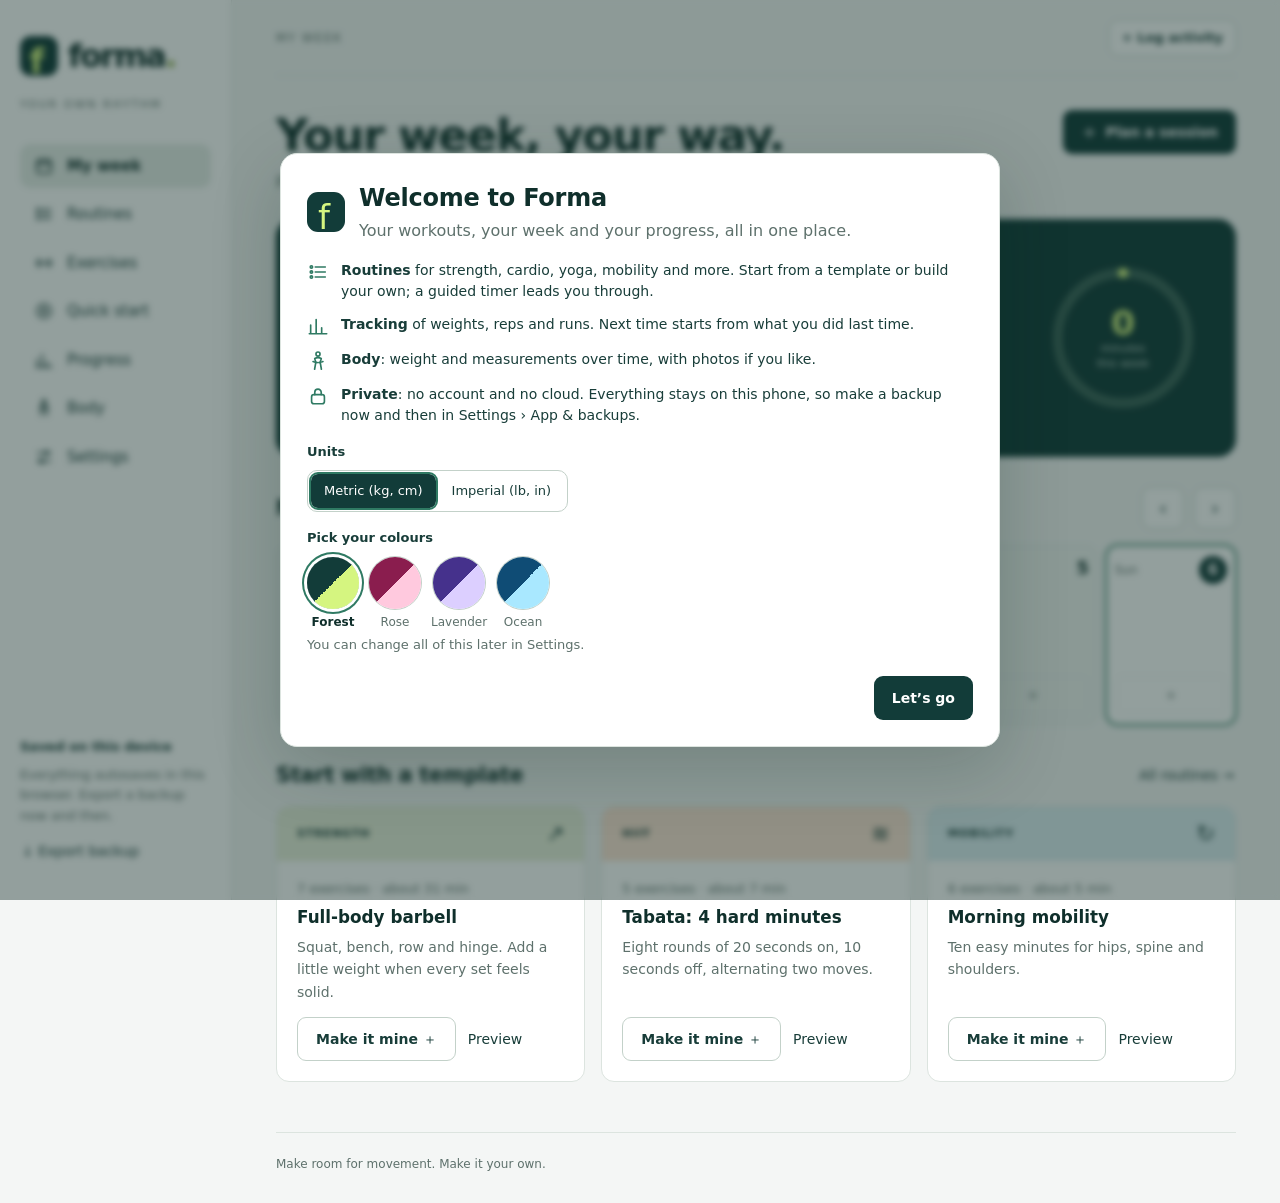
==== commit b19ec10e: "Forma 0.8: share routines and exercises, welcome screen, no outside connections - Share links (data " ====
--- a/docs/index.html
+++ b/docs/index.html
@@ -14,9 +14,7 @@
   <meta name="apple-mobile-web-app-title" content="Forma">
   <!-- A personal app: ask search engines not to list it. -->
   <meta name="robots" content="noindex, nofollow">
-  <!-- Web fonts load when online; offline the app falls back to system fonts. -->
-  <link rel="preconnect" href="https://fonts.googleapis.com">
-  <link rel="stylesheet" href="https://fonts.googleapis.com/css2?family=DM+Sans:wght@400;500;600;700&family=Manrope:wght@500;600;700;800&display=swap">
+  <!-- No outside connections: Forma uses fonts bundled with it or the device's own. -->
   <link rel="stylesheet" href="style.css">
   <script>
     // Apply the saved theme before first paint to avoid a flash.
@@ -43,6 +41,7 @@
   <script defer src="js/views/quick.js"></script>
   <script defer src="js/views/progress.js"></script>
   <script defer src="js/views/body.js"></script>
+  <script defer src="js/share.js"></script>
   <script defer src="js/views/settings.js"></script>
   <script defer src="js/player.js"></script>
   <script defer src="js/pwa.js"></script>
--- a/docs/style.css
+++ b/docs/style.css
@@ -790,6 +790,19 @@
   .stats.body-stats .stat:last-child:nth-child(odd) { grid-column: span 2; }
 }
 
+/* ------------------------------------------------- welcome & developer --- */
+.welcome-head { display: flex; align-items: center; gap: 14px; margin-bottom: 16px; }
+.welcome-head h2 { margin: 0 0 2px; font-size: 1.5rem; }
+.welcome-head p { margin: 0; }
+.welcome-head .mark { flex-shrink: 0; }
+.welcome-list { list-style: none; padding: 0; margin: 0 0 6px; display: grid; gap: 12px; }
+.welcome-list li { display: flex; gap: 12px; align-items: flex-start; font-size: 14px; line-height: 1.5; }
+.welcome-list .icon { width: 22px; height: 22px; color: var(--focus); margin-top: 1px; }
+.welcome .palette-picker { margin-bottom: 4px; }
+.version-tap { padding: 0; font-weight: 600; color: inherit; }
+.dev-panel { border-style: dashed; }
+.share-hint { display: block; font-size: 12px; }
+
 /* ------------------------------------------------- app feel (no select) --- */
 /* Tapping text should never highlight it, like a native app. Fields you type in still select. */
 body { -webkit-user-select: none; user-select: none; -webkit-touch-callout: none; -webkit-tap-highlight-color: transparent; }
